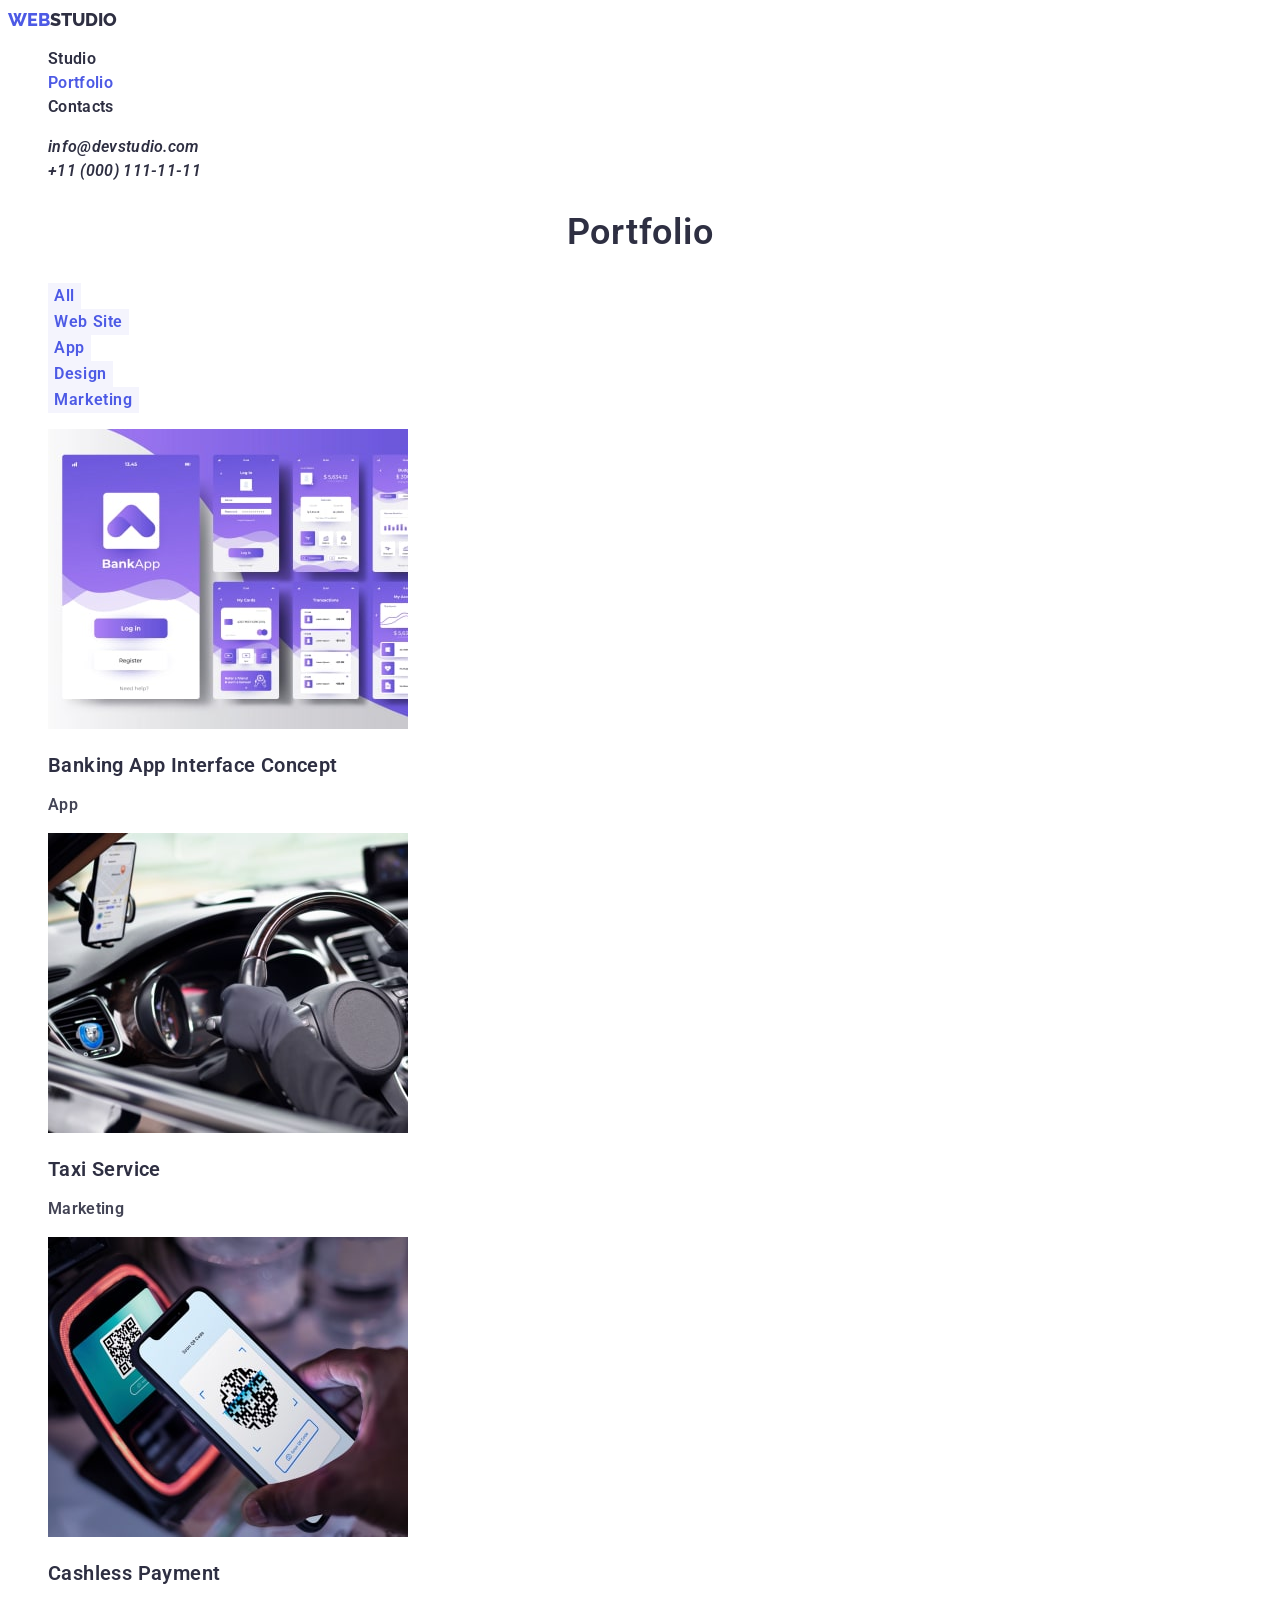
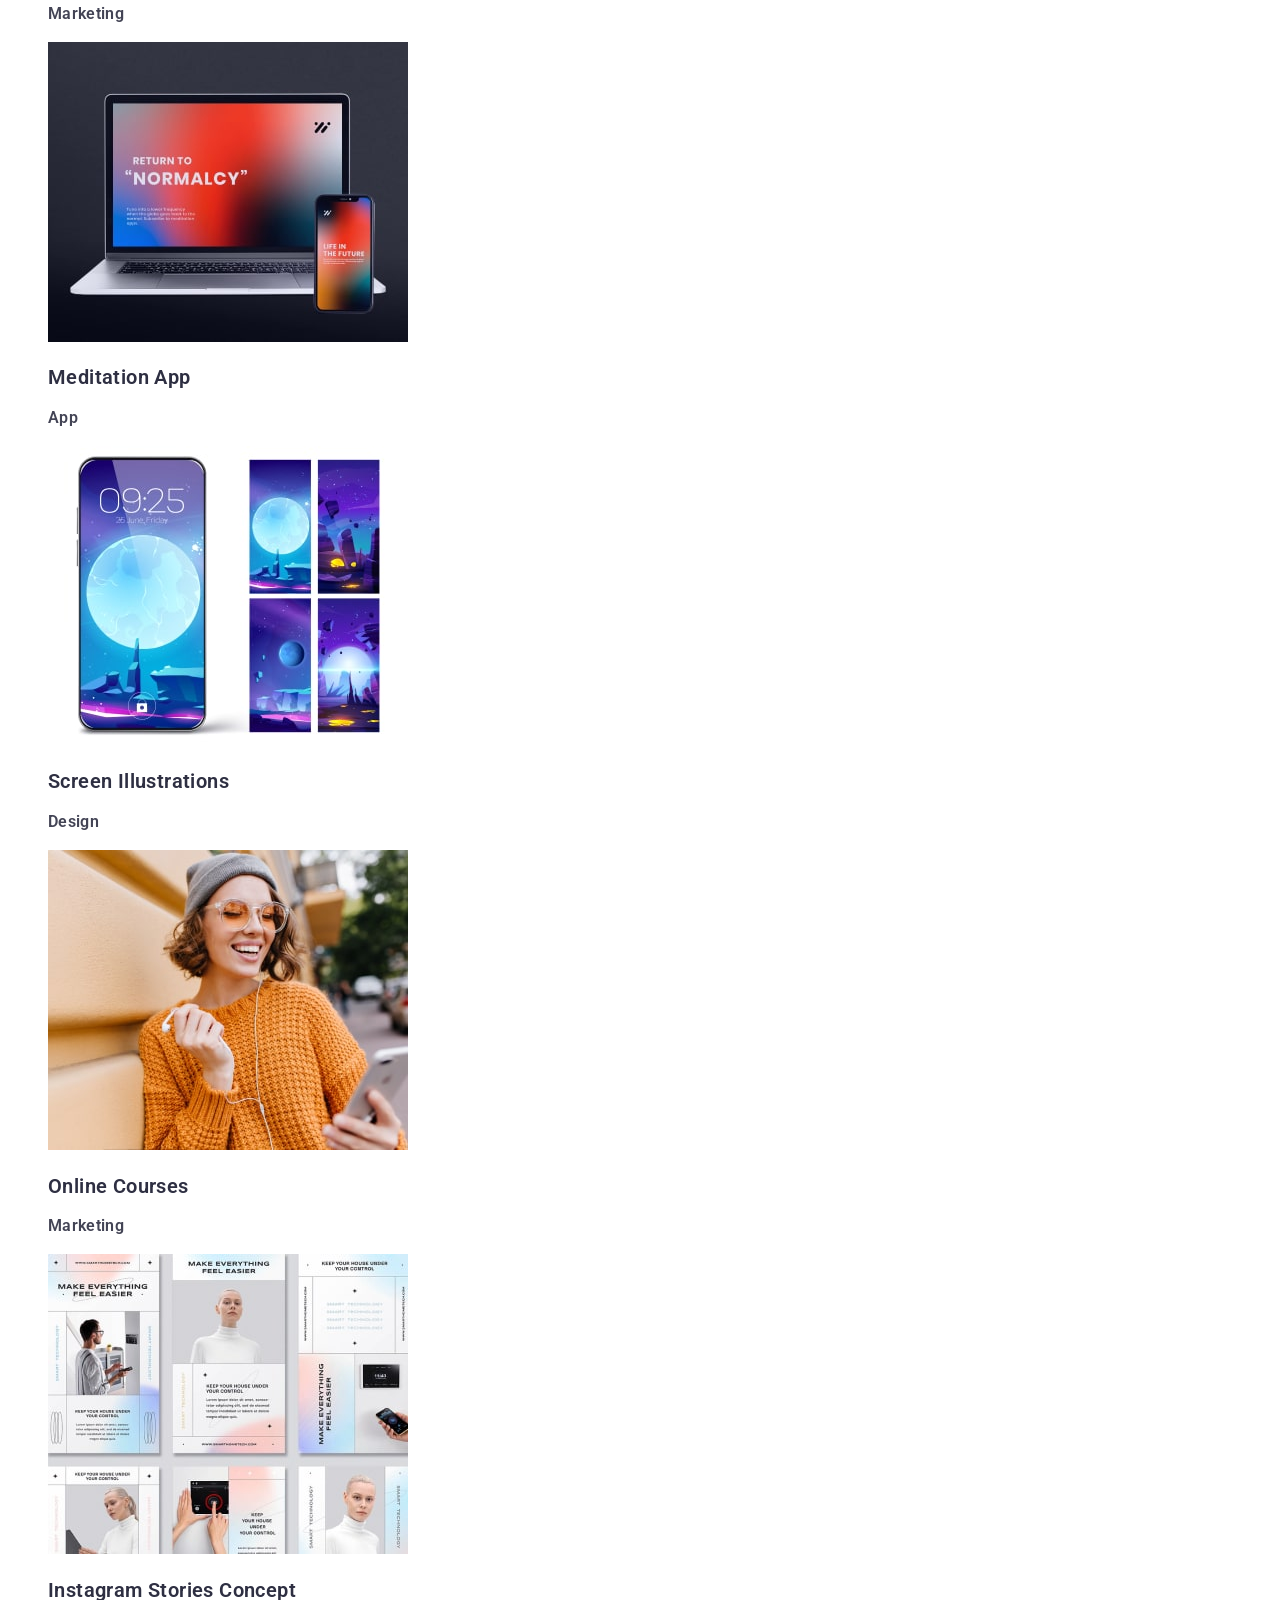
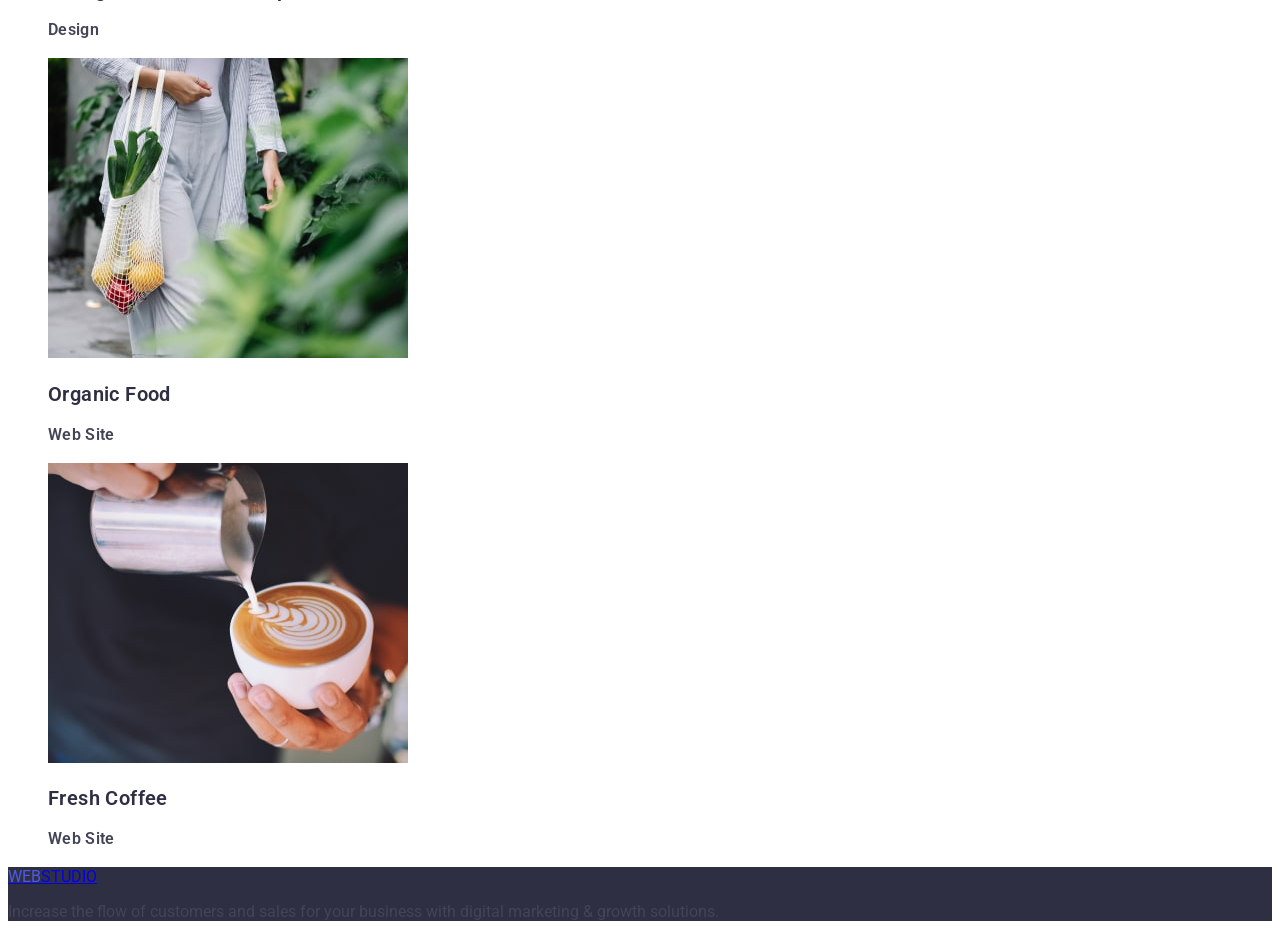
==== portfolio.html @ ccdb3881 "Update portfolio.html update range" ====
<!DOCTYPE html>
<html lang="en">
  <head>
    <meta charset="UTF-8" />
    <meta http-equiv="X-UA-Compatible" content="IE=edge" />
    <meta name="viewport" content="width=device-width, initial-scale=1.0" />
    <title>Webstudio</title>
    <link rel="preconnect" href="https://fonts.googleapis.com" />
    <link rel="preconnect" href="https://fonts.gstatic.com" crossorigin />
    <link
      href="https://fonts.googleapis.com/css2?family=Raleway:wght@800&family=Roboto:wght@400;500;700;900&display=swap"
      rel="stylesheet"
    />
    <link rel="stylesheet" href="./css/styles.css" />
  </head>
  <body>
    <header>
      <!--site nav-->
      <nav>
            <a class="header-logo" href="./index.html">
              <span class="web">WEB</span><span class="studio">Studio</span>
            </a>
        <ul class="list">
          <li>
            <a class="link" href="./index.html">Studio</a>
          </li>
          <li>
            <a class="link current" href="./portfolio.html">Portfolio</a>
          </li>
          <li>
            <a class="link" href="">Contacts</a>
          </li>
        </ul>
      </nav>
       <!--Contacts-->
      <address>
        <ul class="site-auth list">
          <li>
            <a href="mailto:info@devstudio.com" class="letter link"
              >info@devstudio.com</a
            >
          </li>
          <li><a href="tel:+110001111111" class="link">+11 (000) 111-11-11</a></li>
        </ul>
      </address>
    </header>
    <main>
       <!--Main-->
      <section class="portfolio">
        <h1  class="portfolio-title">Portfolio</h1>

        <!--Buttons-->
        <ul class="list">
          <li>
            <button class="button filter-btn" type="button">All</button>
          </li>
          <li>
            <button class="button filter-btn" type="button">Web Site</button>
          </li>
          <li>
            <button class="button filter-btn" type="button">App</button>
          </li>
          <li>
            <button class="button filter-btn" type="button">Design</button>
          </li>
          <li>
            <button class="button filter-btn" type="button" >Marketing</button>
          </li>
        </ul>

        <!--Projects-->

        <ul class="list project">
          <li>
            <a href="./images/portfolio-banking.jpg" class="letter link">
              <img
                src="./images/portfolio-banking.jpg"
                alt="banking interface"
                width="360"
              />
              <h2 class="title">Banking App Interface Concept</h2>
              <p class="text">App</p>
            </a>
          </li>
          <li>
            <a href="./images/portfolio-taxi-service.jpg" class="letter link">
              <img src="./images/portfolio-taxi-service.jpg" alt="phone in hand" width="360" />
              <h2 class="title">Taxi Service</h2>
              <p class="text">Marketing</p>
            </a>
          </li>
          <li>
            <a href="./images/portfolio-app-pay.jpg" class="letter link">
              <img
                src="./images/portfolio-app-pay.jpg"
                alt="car steering wheel"
                width="360"
              />
              <h2 class="title">Cashless Payment</h2>
              <p class="text">Marketing</p>
            </a>
          </li>
          <li>
            <a href="./images/portfolio-meditation-app.jpg" class="letter link">
              <img
                src="./images/portfolio-meditation-app.jpg"
                alt="Instagram page design"
                width="360"
              />
              <h2 class="title">Meditation App</h2>
              <p class="text">App</p>
            </a>
          </li>
          <li>
            <a href="./images/portfolio-screen.jpg" class="letter link">
              <img src="./images/portfolio-screen.jpg" alt="phone screen" width="360" />
              <h2 class="title">Screen Illustrations</h2>
              <p class="text">Design</p>
            </a>
          </li>
          <li>
            <a href="./images/portfolio-online-courses.jpg" class="letter link">
              <img
                src="./images/portfolio-online-courses.jpg"
                alt="a woman with a bag of
              vegetables"
                width="360"
              />
              <h2 class="title">Online Courses</h2>
              <p class="text">Marketing</p>
            </a>
          </li>
          <li>
            <a href="./images/portfolio-concept.jpg" class="letter link">
              <img
                src="./images/portfolio-concept.jpg"
                alt="notebook and phone"
                width="360"
              />
              <h2 class="title">Instagram Stories Concept</h2>
              <p class="text">Design</p>
            </a>
          </li>
          <li>
            <a href="./images/portfolio-organic-food.jpg" class="letter link">
              <img src="./images/portfolio-organic-food.jpg" alt="the girl smiles" width="360" />
              <h2 class="title">Organic Food</h2>
              <p class="text">Web Site</p>
            </a>
          </li>
          <li>
            <a href="./images/portfolio-coffee-website.jpg" class="letter link">
              <img src="./images/portfolio-coffee-website.jpg" alt="Cup of coffee" width="360" />
              <h2 class="title">Fresh Coffee</h2>
              <p class="text">Web Site</p>
            </a>
          </li>
        </ul>
      </section>
    </main>
     <!--Footer-->
    <footer class="footer">
      <a href="./index.html"
        ><span class="web">WEB</span><span class="studio">STUDIO</span>
      </a>
      <p class="footer-text">
        Increase the flow of customers and sales for your business with digital
        marketing & growth solutions.
      </p>
    </footer>
  </body>
</html>
---- css/styles.css ----
/*Основные цвета*/
 :root {
     --text: #434455;
     --dark: #2E2F42;
     --primary-brand: #4D5AE5;
     --white: #FFFFFF;
     --light: #F4F4FD;
     --accent: #E7E9FC;
     --pressed-state: #404BBF;
     --success: #31D0AA;
 }

 body {
     color: var(--text);
     background-color: var(--white);
  
     font-family: roboto, sans-serif;
 }

 .list {
     list-style: none;
 }

 /*Студія*/

 /*Logo*/

 .header-logo {
     font-family: raleway, sans-serif;
     font-weight: 800;
     font-size: 18px;
     line-height: 1.3;

     text-decoration: none;
     text-transform: uppercase;
 }

 .footer-logo {
     font-family: raleway, sans-serif;
     font-weight: 800;
     font-size: 18px;
     line-height: 1.16;

     text-decoration: none;
     text-transform: uppercase;
 }

 .web {
     color: var(--primary-brand)
 }

 .header-logo .studio {
     color: var(--dark);
 }

 .footer-logo .studio {
     color: var(--light);
 }

 /*Site nav*/

 .link {
     color: var(--dark);

     font-weight: 600;
     font-size: 16px;
     line-height: 1.5;

     letter-spacing: 0.02em;
 }

 .link:hover {
     color: var(--primary-brand);
 }

 .link:focus {
     color: var(--primary-brand);
 }

 .link.current {
     color: var(--primary-brand);
 }

 /*Contacts*/

 .contact-link {
     color: var(--text);

     font-size: 16px;
     line-height: 1.5;

     letter-spacing: 0.02em;
 }

 .contact-link:hover {
     color: var(--primary-brand);
 }

 .contact-link:focus {
     color: var(--primary-brand);
 }

 .link,
 .contact-link {
     text-decoration: none;
 }

 /*Adress*/

 .adress {
     font-style: normal;
 }

 /*Hero*/
 .hero {
     background-color: var(--dark);
 }

 .hero-title {
     color: var(--white);
     font-weight: 600;
     font-size: 56px;
     line-height: 1.07;
     letter-spacing: 0.02em;

     text-align: center;
     text-transform: uppercase;

 }

 .hero-btn {
     cursor: pointer;

     color: var(--white);
     background-color: var(--primary-brand);

     font-family: inherit;
     font-weight: 600;
     font-size: 16px;
     line-height: 1.19;
     letter-spacing: 0.04em;

     border: transparent;
     font-family: inherit;
 }


 .features-title,
 .work-title,
 .team-title,
 .portfolio-title {
     color: var(--dark);

     font-weight: 600;
     font-size: 36px;
     line-height: 1.11;
     text-align: center;
     letter-spacing: 0.02em;
 }

 .title {
     color: var(--dark);

     font-weight: 600;
     font-size: 20px;
     line-height: 1.2;
     letter-spacing: 0.02em;
 }

 .text {
     color: var(--text);

     font-size: 16px;
     line-height: 1.5;
     letter-spacing: 0.02em;
 }

 .team {
     background-color: var(--light);
 }

 /*Footer*/

 .footer {
     background-color: var(--dark);
 }

 .text.footer-text {
     color: var(--accent);
 }

 /*Портфоліо*/

 .filter-btn {
     cursor: pointer;

     color: var(--primary-brand);
     background-color: var(--light);

     font-family: inherit;
     font-weight: 600;
     font-size: 16px;
     line-height: 1.5;
     letter-spacing: 0.04em;

     border: transparent;
 }

 .filter-btn:hover {
     background-color: var(--pressed-state);
     color: var(--white);
 }

 .filter-btn:focus {
     background-color: var(--pressed-state);
     color: var(--white);
 }

 .link.current {
     color: var(--primary-brand);
 }
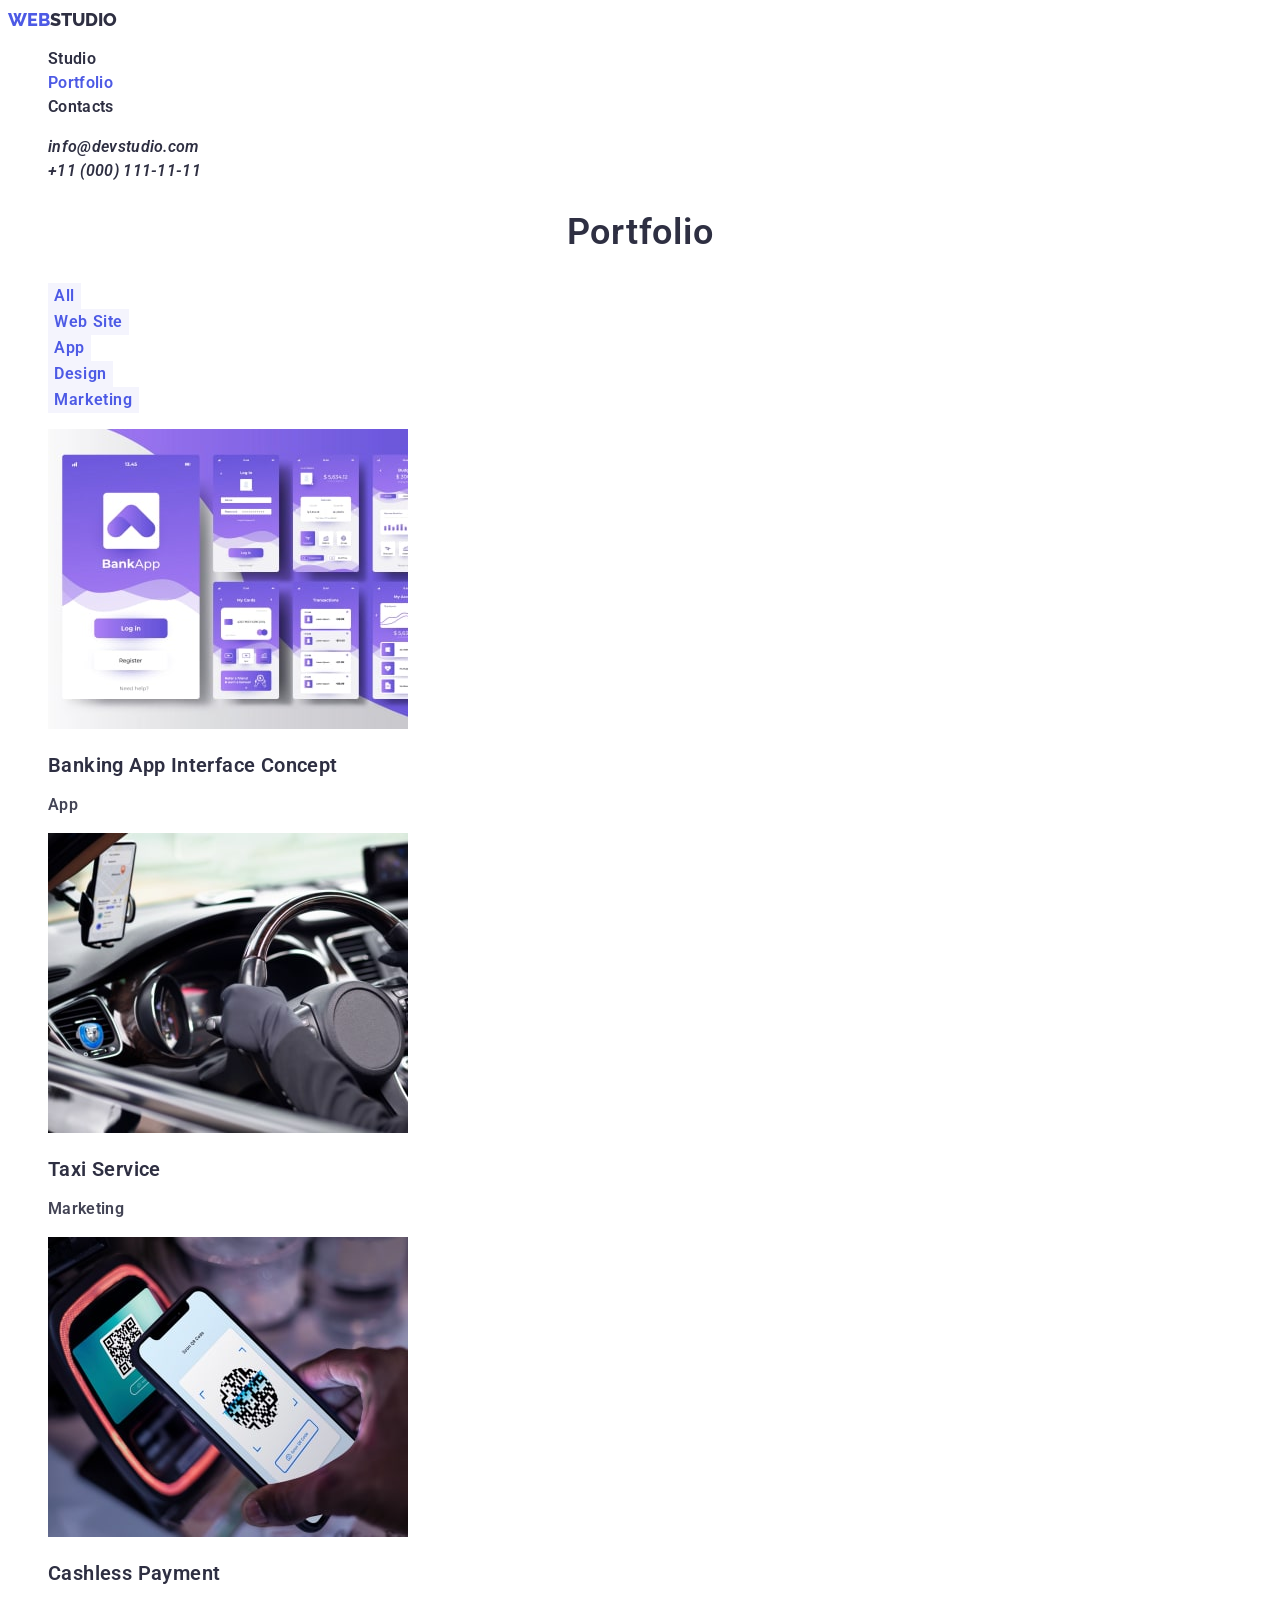
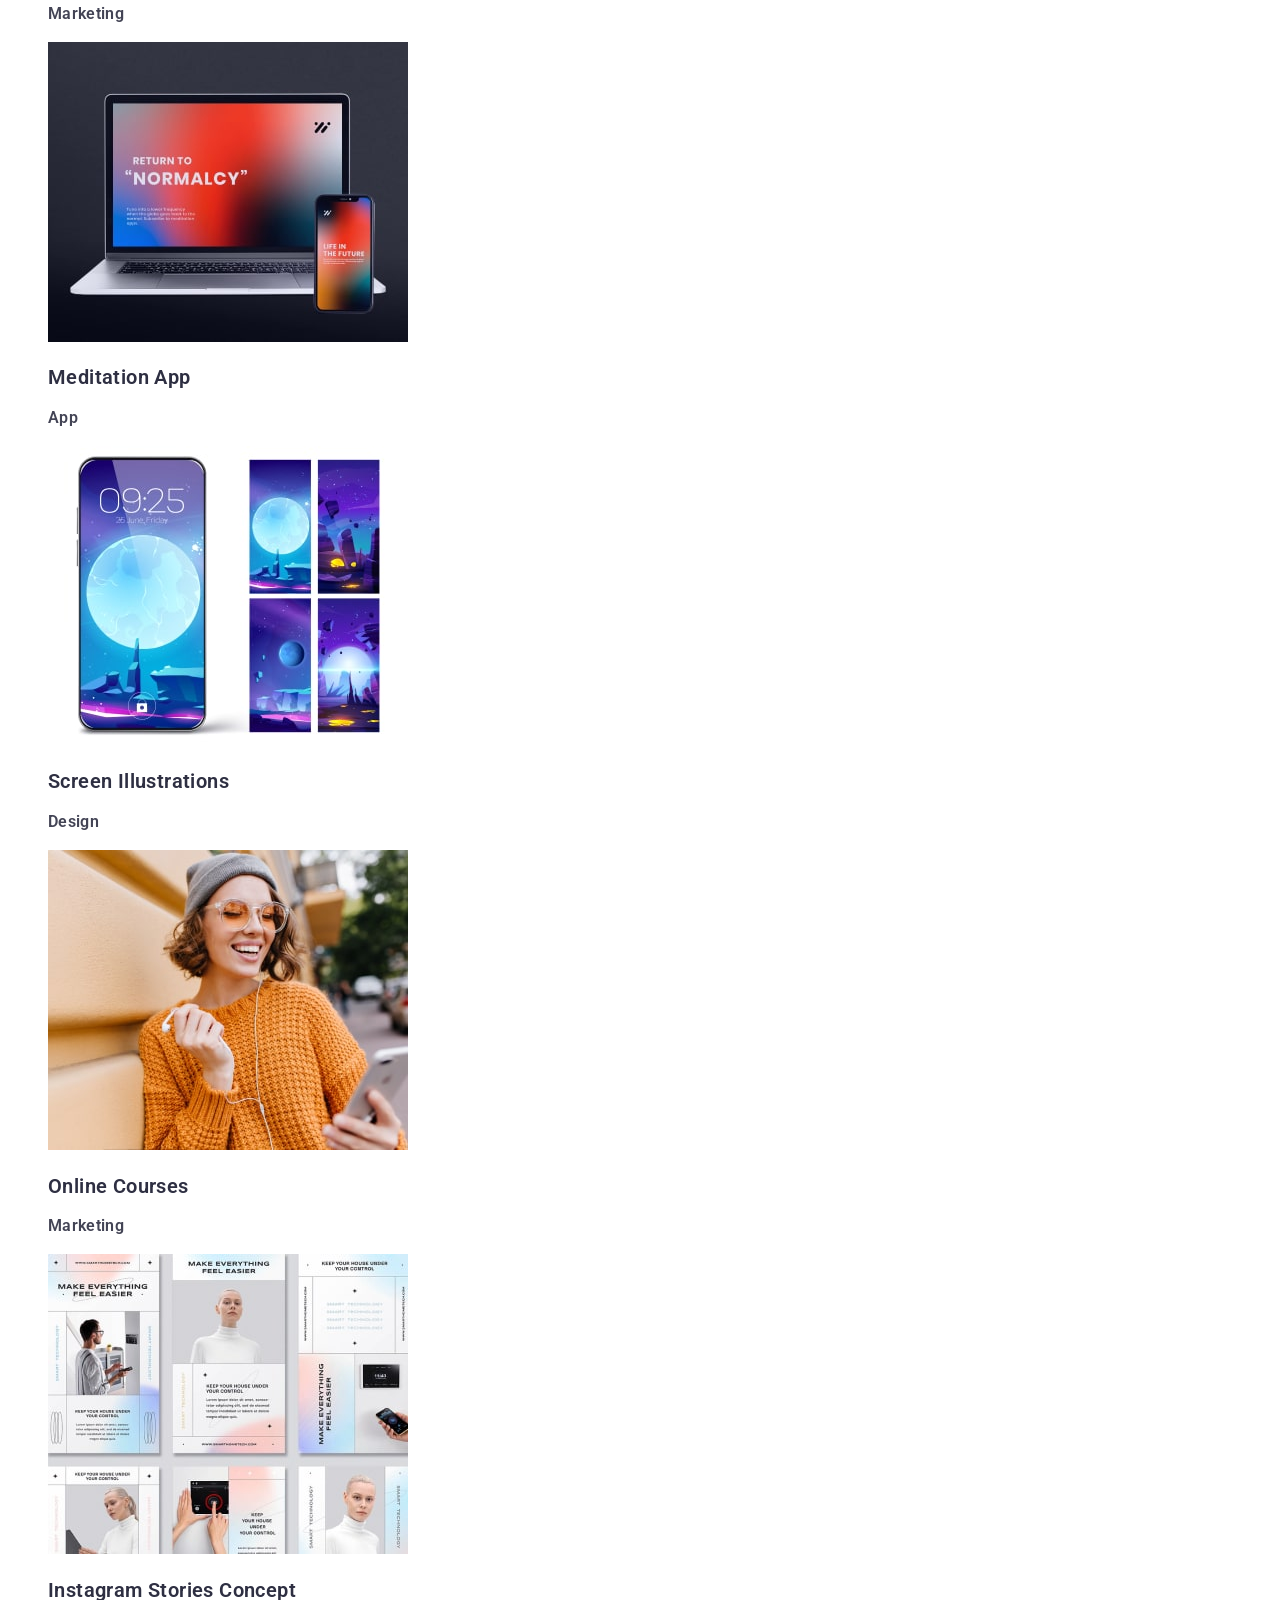
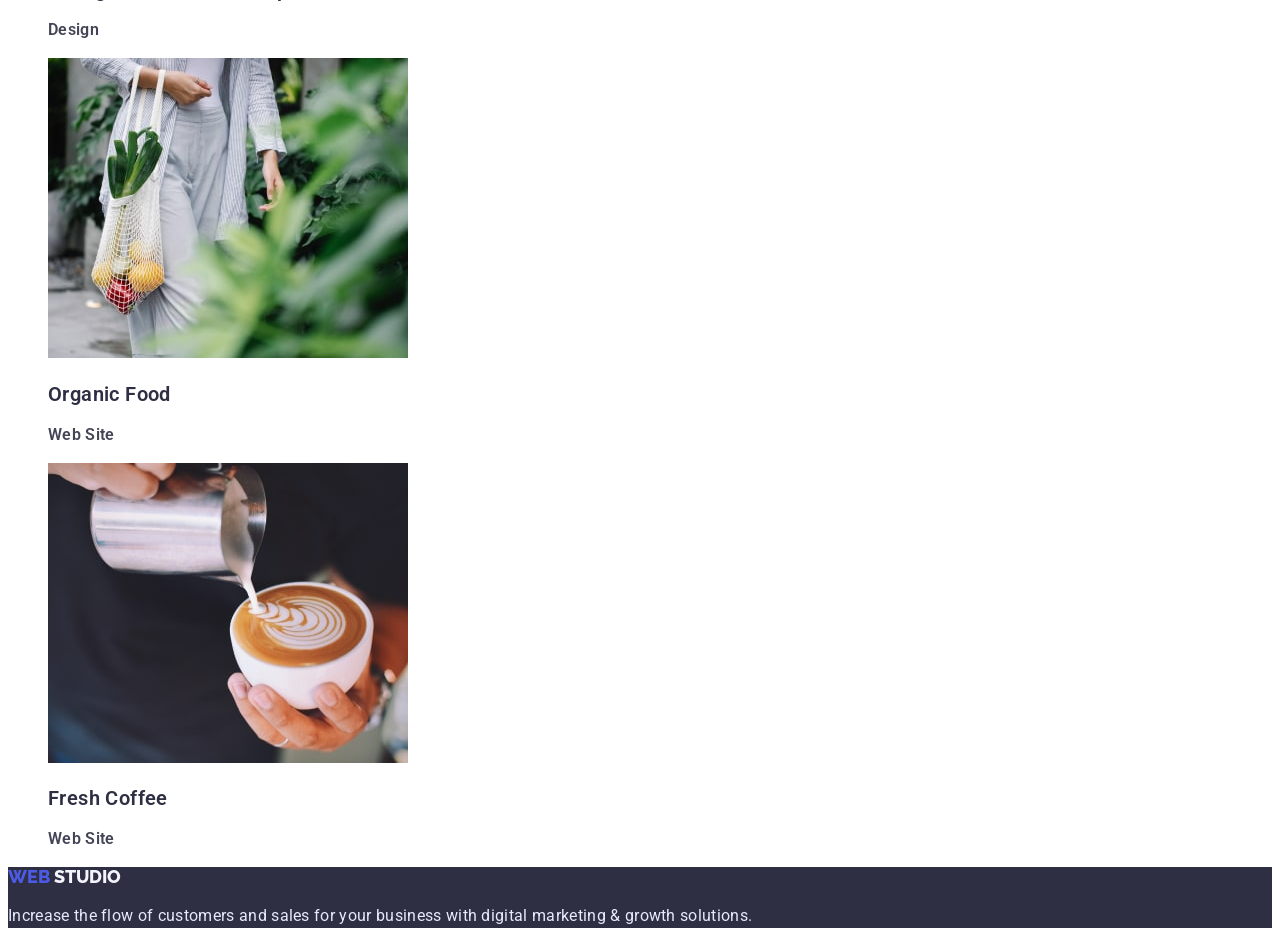
==== commit c0b18c4c: "Update portfolio.html footer ups" ====
--- a/portfolio.html
+++ b/portfolio.html
@@ -160,10 +160,10 @@
     </main>
      <!--Footer-->
     <footer class="footer">
-      <a href="./index.html"
-        ><span class="web">WEB</span><span class="studio">STUDIO</span>
+      <footer class="footer">
+      <a class="footer-logo" href="./index.html"> <span class="web" >Web</span> <span class="studio" >Studio</span> 
       </a>
-      <p class="footer-text">
+      <p class="text footer-text">
         Increase the flow of customers and sales for your business with digital
         marketing & growth solutions.
       </p>
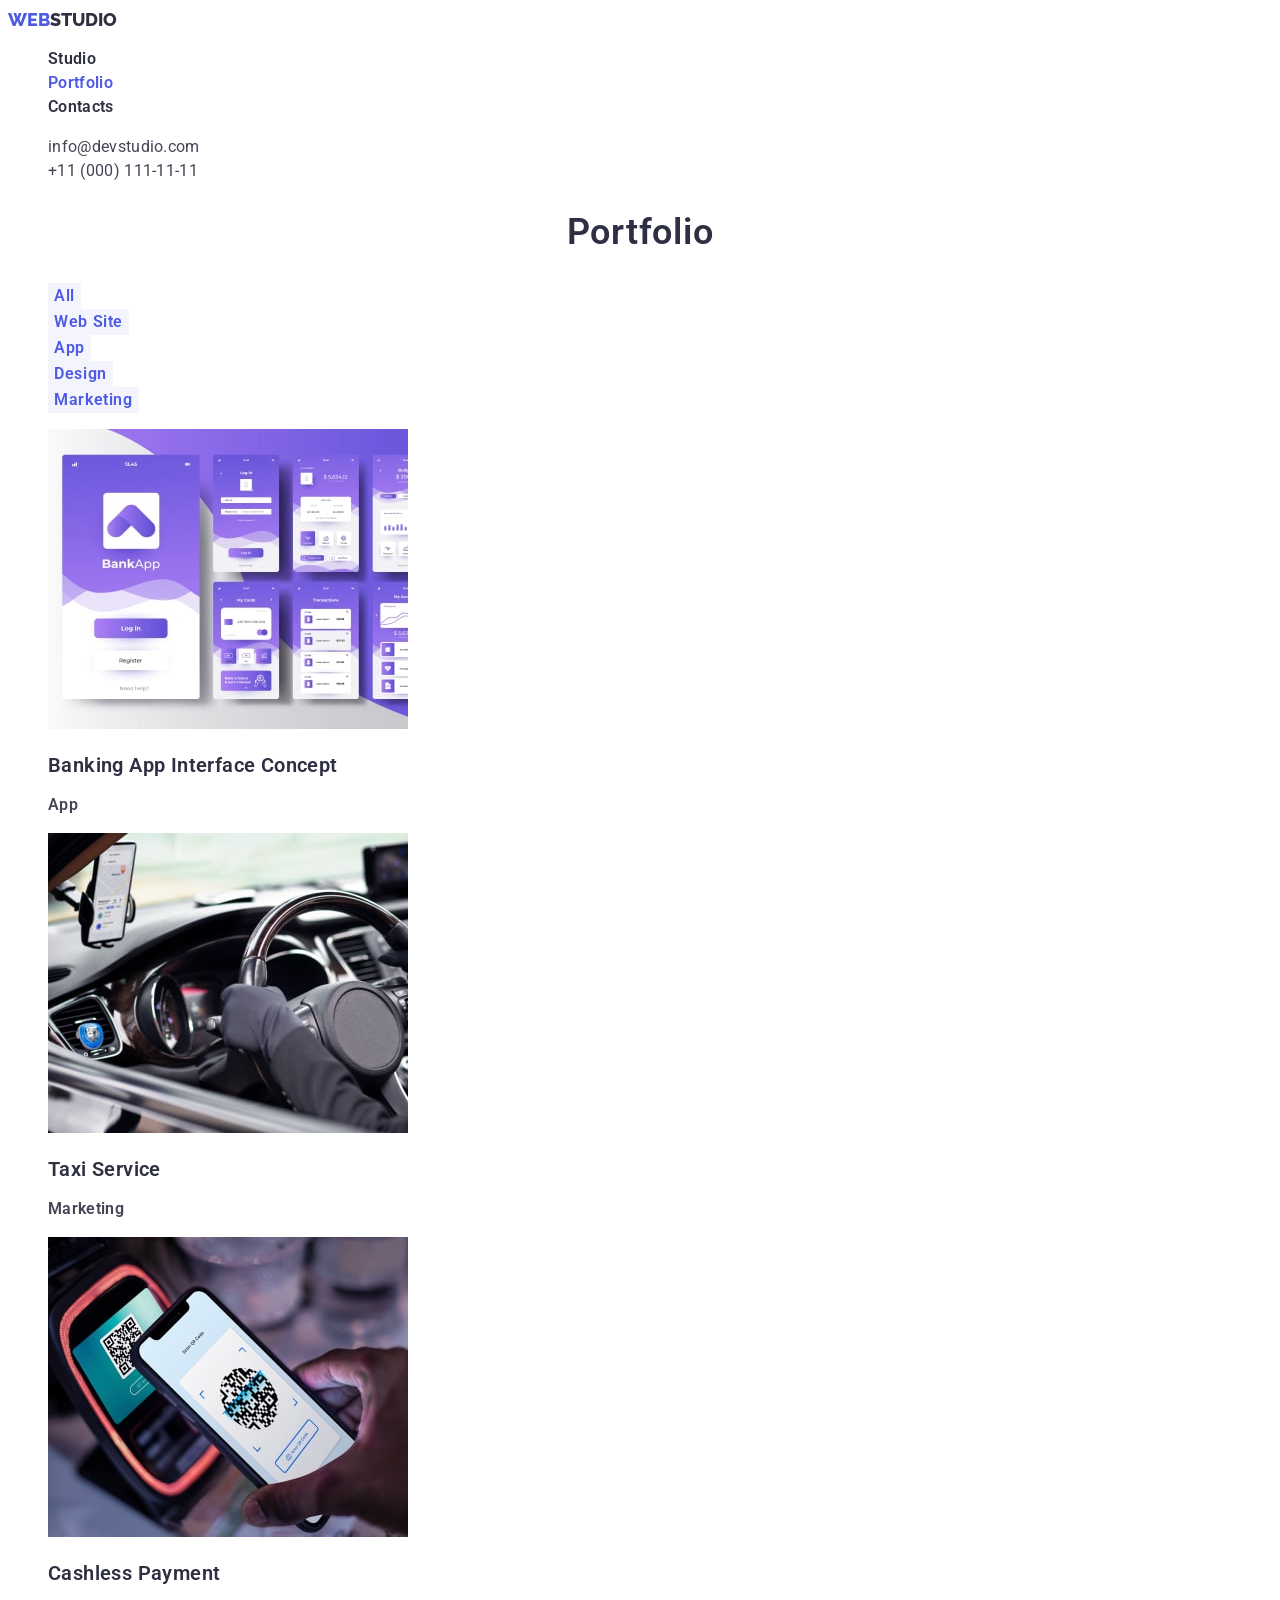
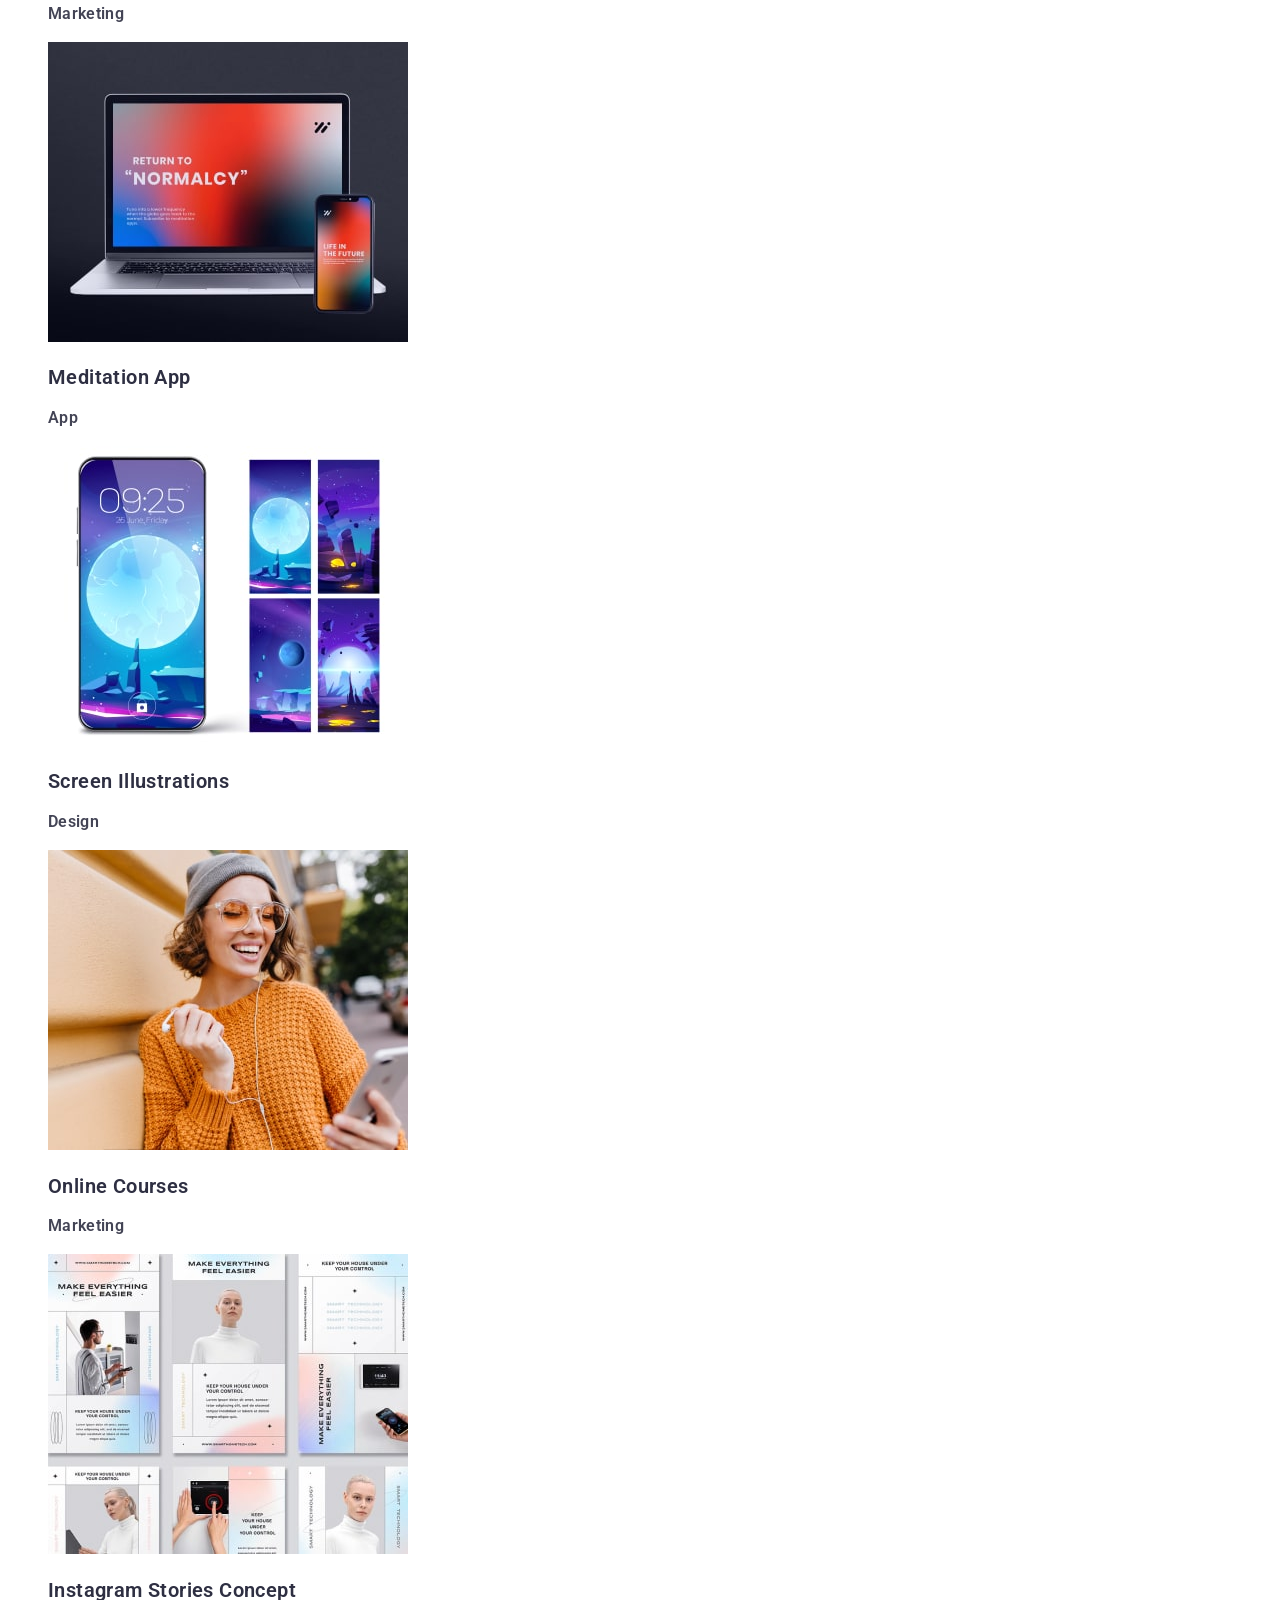
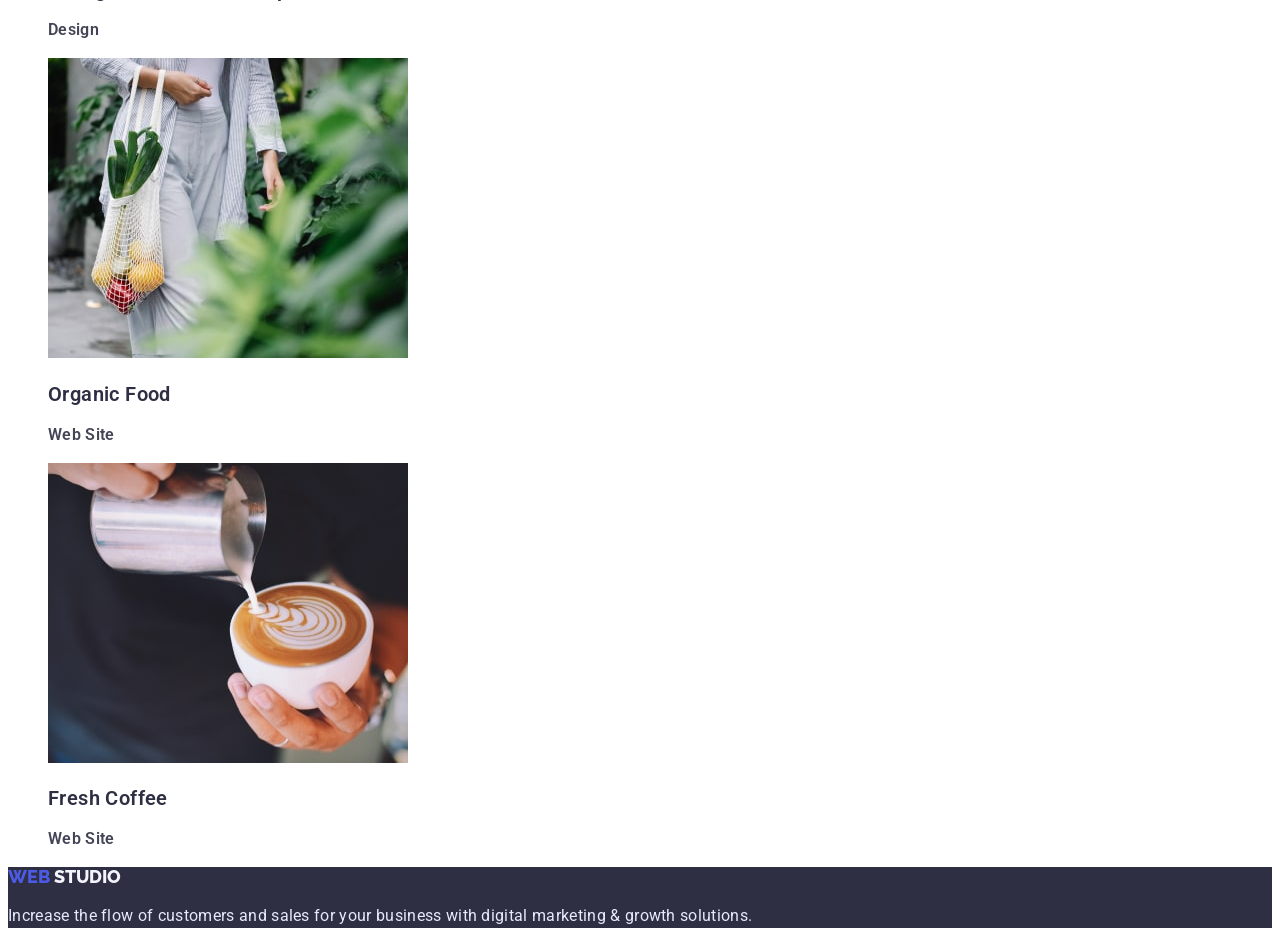
==== commit f56fd876: "Update portfolio.html ups adress" ====
--- a/portfolio.html
+++ b/portfolio.html
@@ -33,16 +33,15 @@
         </ul>
       </nav>
        <!--Contacts-->
-      <address>
-        <ul class="site-auth list">
+      <ul class="list contacts">
           <li>
-            <a href="mailto:info@devstudio.com" class="letter link"
-              >info@devstudio.com</a
-            >
+            <a class="contact-link" href="mailto:info@devstudio.com">info@devstudio.com</a>
           </li>
-          <li><a href="tel:+110001111111" class="link">+11 (000) 111-11-11</a></li>
+          <li>
+            <a class="contact-link" href="tel:+110001111111">+11 (000) 111-11-11</a>
+          </li>
         </ul>
-      </address>
+      </address> 
     </header>
     <main>
        <!--Main-->
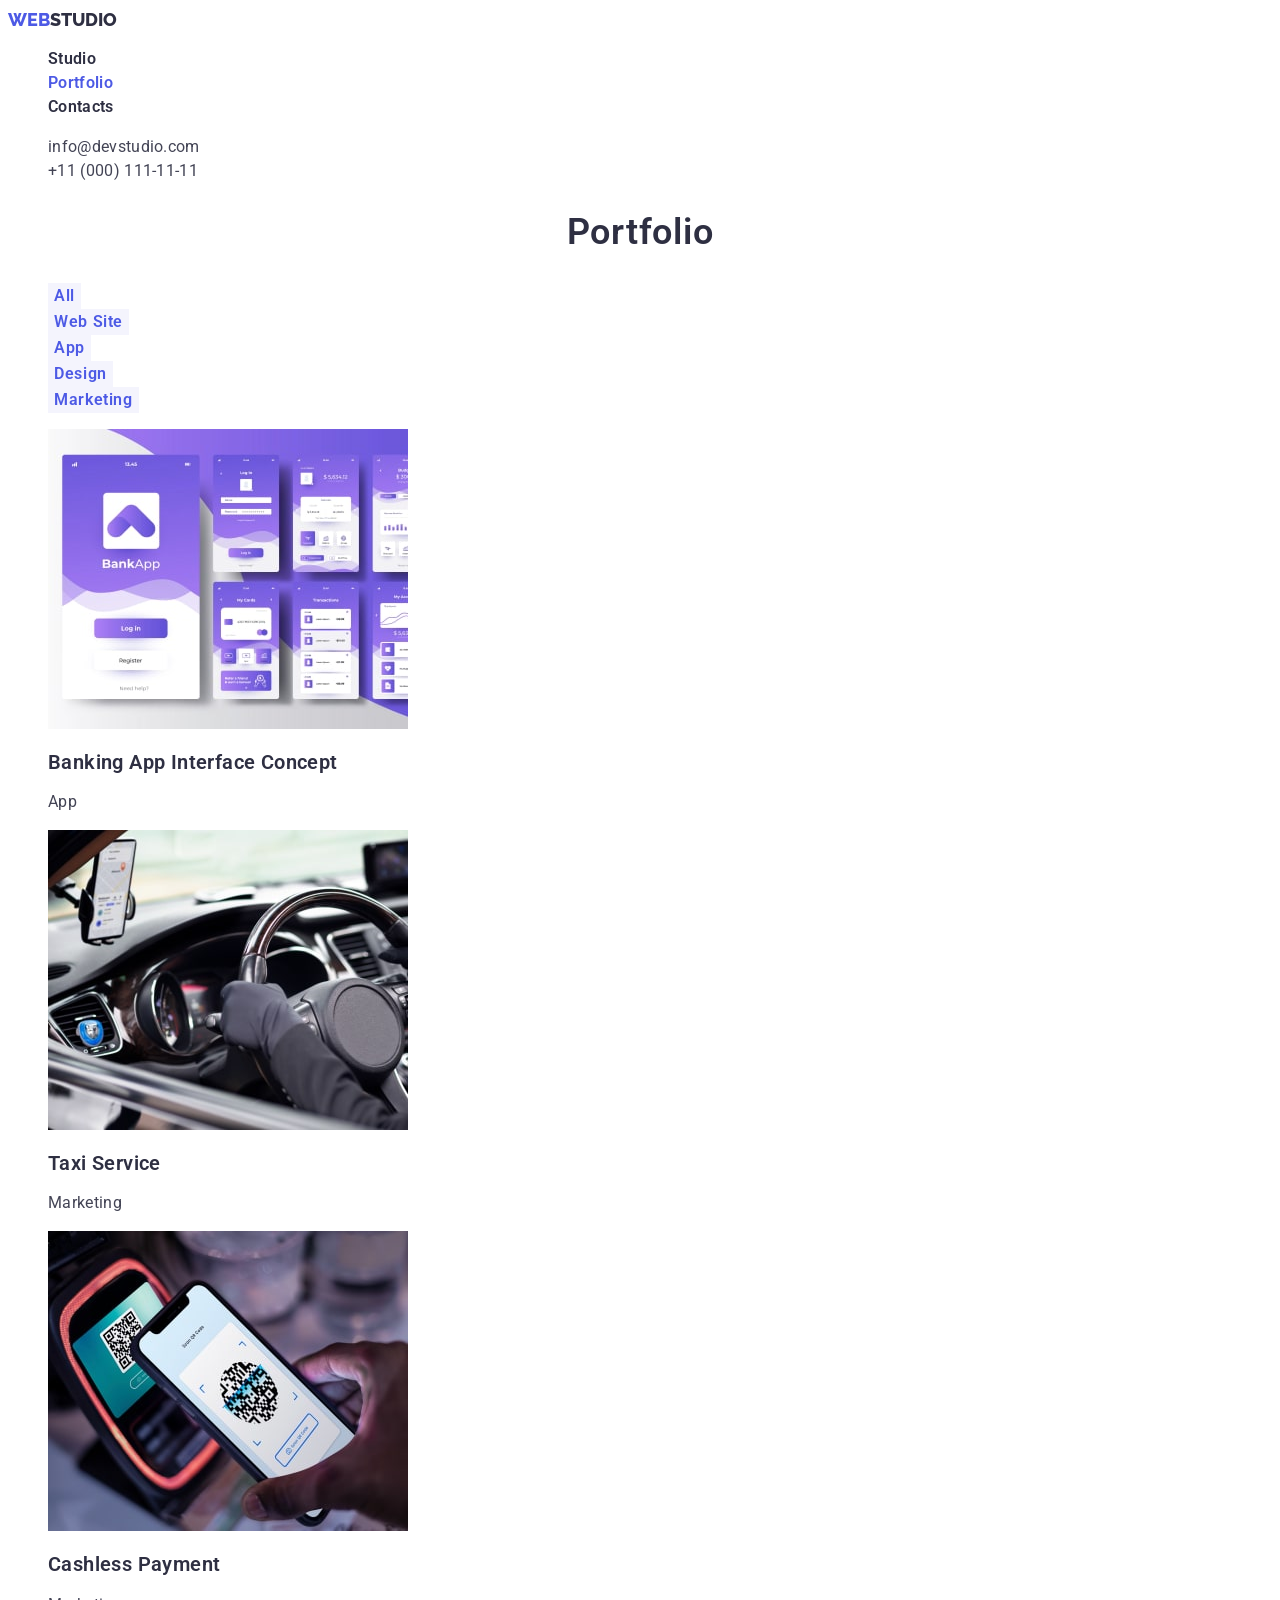
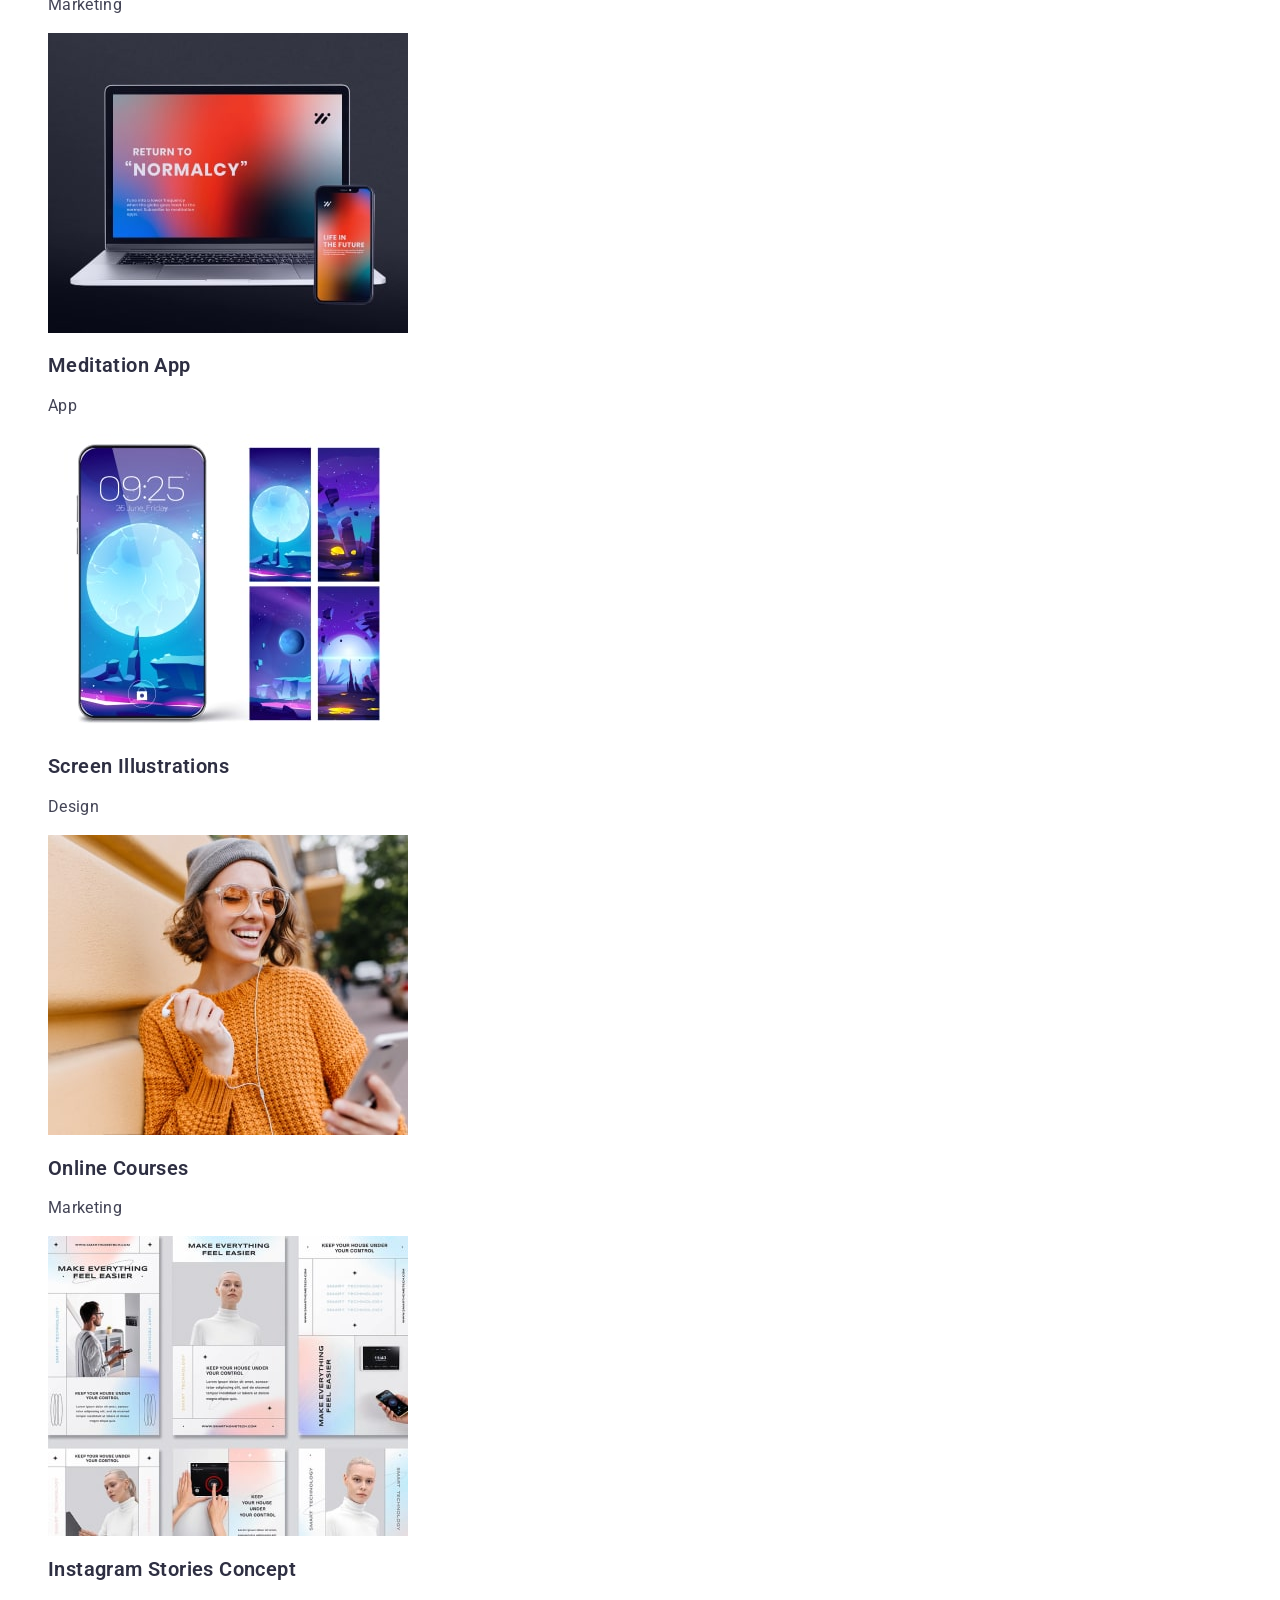
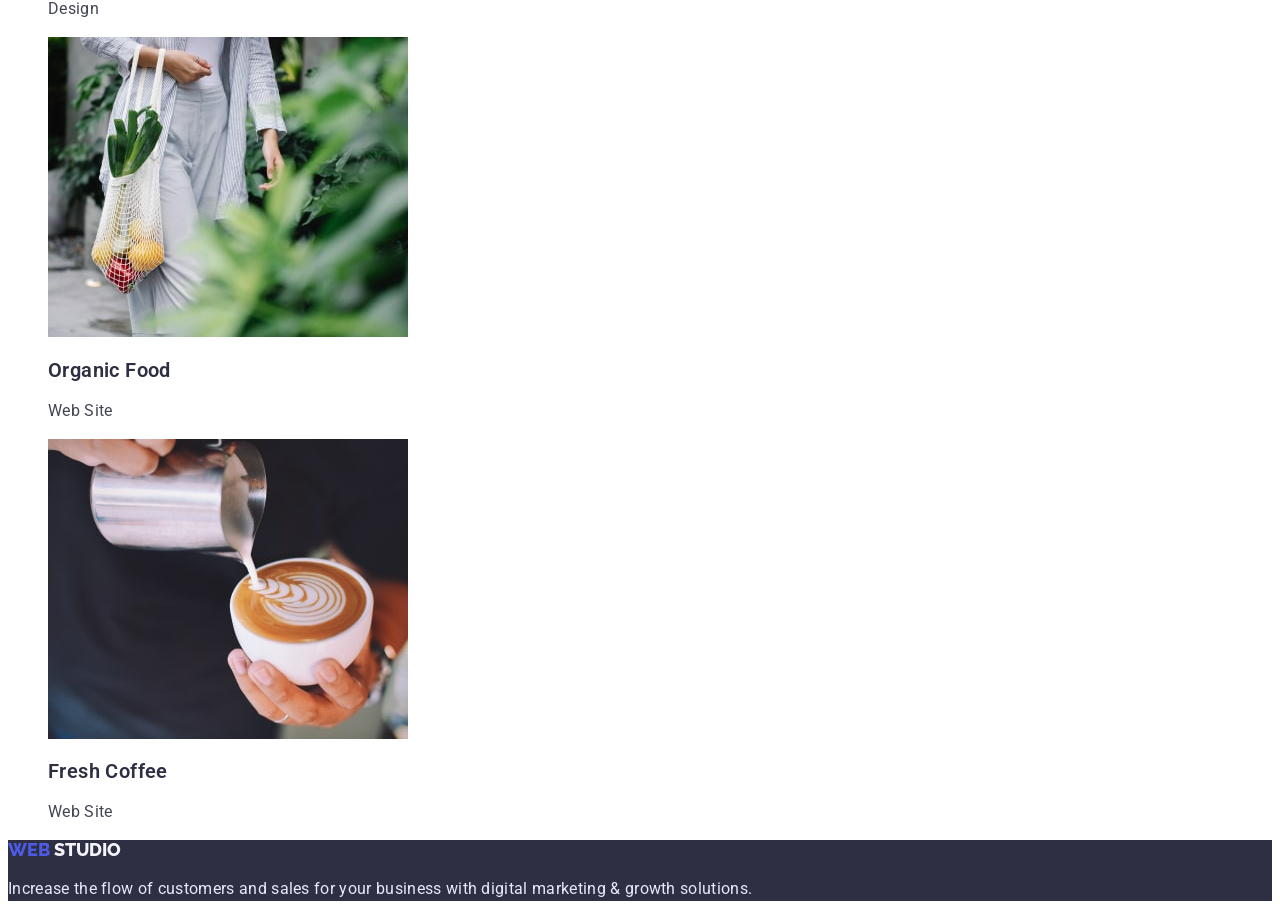
==== commit 33851353: "Update portfolio.html del bed link" ====
--- a/portfolio.html
+++ b/portfolio.html
@@ -71,96 +71,58 @@
 
         <ul class="list project">
           <li>
-            <a href="./images/portfolio-banking.jpg" class="letter link">
-              <img
-                src="./images/portfolio-banking.jpg"
-                alt="banking interface"
-                width="360"
-              />
+              <img src="./images/portfolio-banking.jpg" alt="banking interface" width="360">
               <h2 class="title">Banking App Interface Concept</h2>
               <p class="text">App</p>
-            </a>
           </li>
           <li>
-            <a href="./images/portfolio-taxi-service.jpg" class="letter link">
-              <img src="./images/portfolio-taxi-service.jpg" alt="phone in hand" width="360" />
+              <img src="./images/portfolio-taxi-service.jpg" alt="phone in hand" width="360">
               <h2 class="title">Taxi Service</h2>
               <p class="text">Marketing</p>
-            </a>
           </li>
           <li>
-            <a href="./images/portfolio-app-pay.jpg" class="letter link">
-              <img
-                src="./images/portfolio-app-pay.jpg"
-                alt="car steering wheel"
-                width="360"
-              />
+              <img src="./images/portfolio-app-pay.jpg" alt="car steering wheel" width="360">
               <h2 class="title">Cashless Payment</h2>
               <p class="text">Marketing</p>
-            </a>
           </li>
           <li>
-            <a href="./images/portfolio-meditation-app.jpg" class="letter link">
-              <img
-                src="./images/portfolio-meditation-app.jpg"
-                alt="Instagram page design"
-                width="360"
-              />
+              <img src="./images/portfolio-meditation-app.jpg" alt="Instagram page design" width="360">
               <h2 class="title">Meditation App</h2>
               <p class="text">App</p>
-            </a>
           </li>
           <li>
-            <a href="./images/portfolio-screen.jpg" class="letter link">
-              <img src="./images/portfolio-screen.jpg" alt="phone screen" width="360" />
+              <img src="./images/portfolio-screen.jpg" alt="phone screen" width="360">
               <h2 class="title">Screen Illustrations</h2>
               <p class="text">Design</p>
-            </a>
           </li>
           <li>
-            <a href="./images/portfolio-online-courses.jpg" class="letter link">
-              <img
-                src="./images/portfolio-online-courses.jpg"
-                alt="a woman with a bag of
-              vegetables"
-                width="360"
-              />
+              <img src="./images/portfolio-online-courses.jpg" alt="a woman with a bag of vegetables" width="360">
               <h2 class="title">Online Courses</h2>
               <p class="text">Marketing</p>
-            </a>
           </li>
           <li>
-            <a href="./images/portfolio-concept.jpg" class="letter link">
-              <img
-                src="./images/portfolio-concept.jpg"
-                alt="notebook and phone"
-                width="360"
-              />
+              <img src="./images/portfolio-concept.jpg" alt="notebook and phone" width="360">
               <h2 class="title">Instagram Stories Concept</h2>
               <p class="text">Design</p>
-            </a>
           </li>
           <li>
-            <a href="./images/portfolio-organic-food.jpg" class="letter link">
-              <img src="./images/portfolio-organic-food.jpg" alt="the girl smiles" width="360" />
+              <img src="./images/portfolio-organic-food.jpg" alt="the girl smiles" width="360">
               <h2 class="title">Organic Food</h2>
               <p class="text">Web Site</p>
-            </a>
           </li>
           <li>
-            <a href="./images/portfolio-coffee-website.jpg" class="letter link">
-              <img src="./images/portfolio-coffee-website.jpg" alt="Cup of coffee" width="360" />
+              <img src="./images/portfolio-coffee-website.jpg" alt="Cup of coffee" width="360">
               <h2 class="title">Fresh Coffee</h2>
               <p class="text">Web Site</p>
-            </a>
           </li>
         </ul>
       </section>
     </main>
+  
      <!--Footer-->
     <footer class="footer">
       <footer class="footer">
-      <a class="footer-logo" href="./index.html"> <span class="web" >Web</span> <span class="studio" >Studio</span> 
+      <a class="footer-logo" href="./index.html"> <span class="web">Web</span> <span class="studio">Studio</span> 
       </a>
       <p class="text footer-text">
         Increase the flow of customers and sales for your business with digital
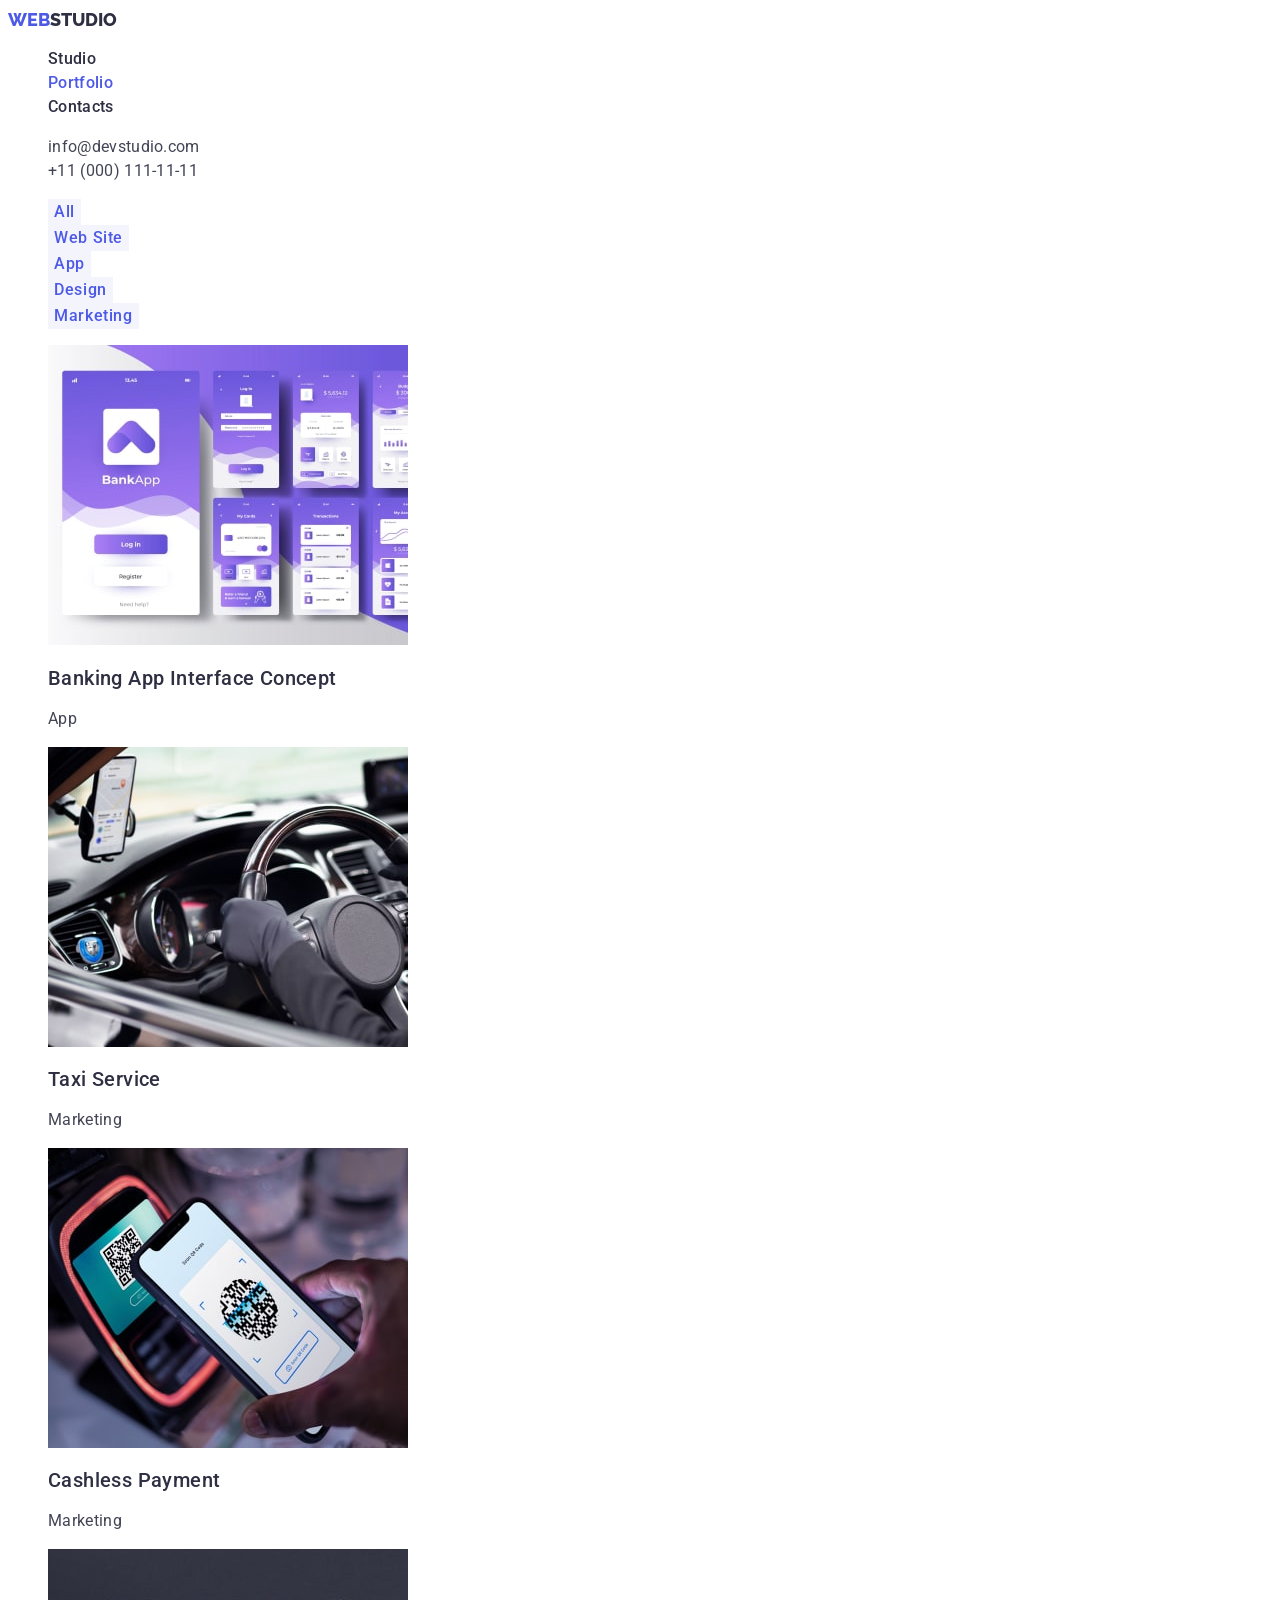
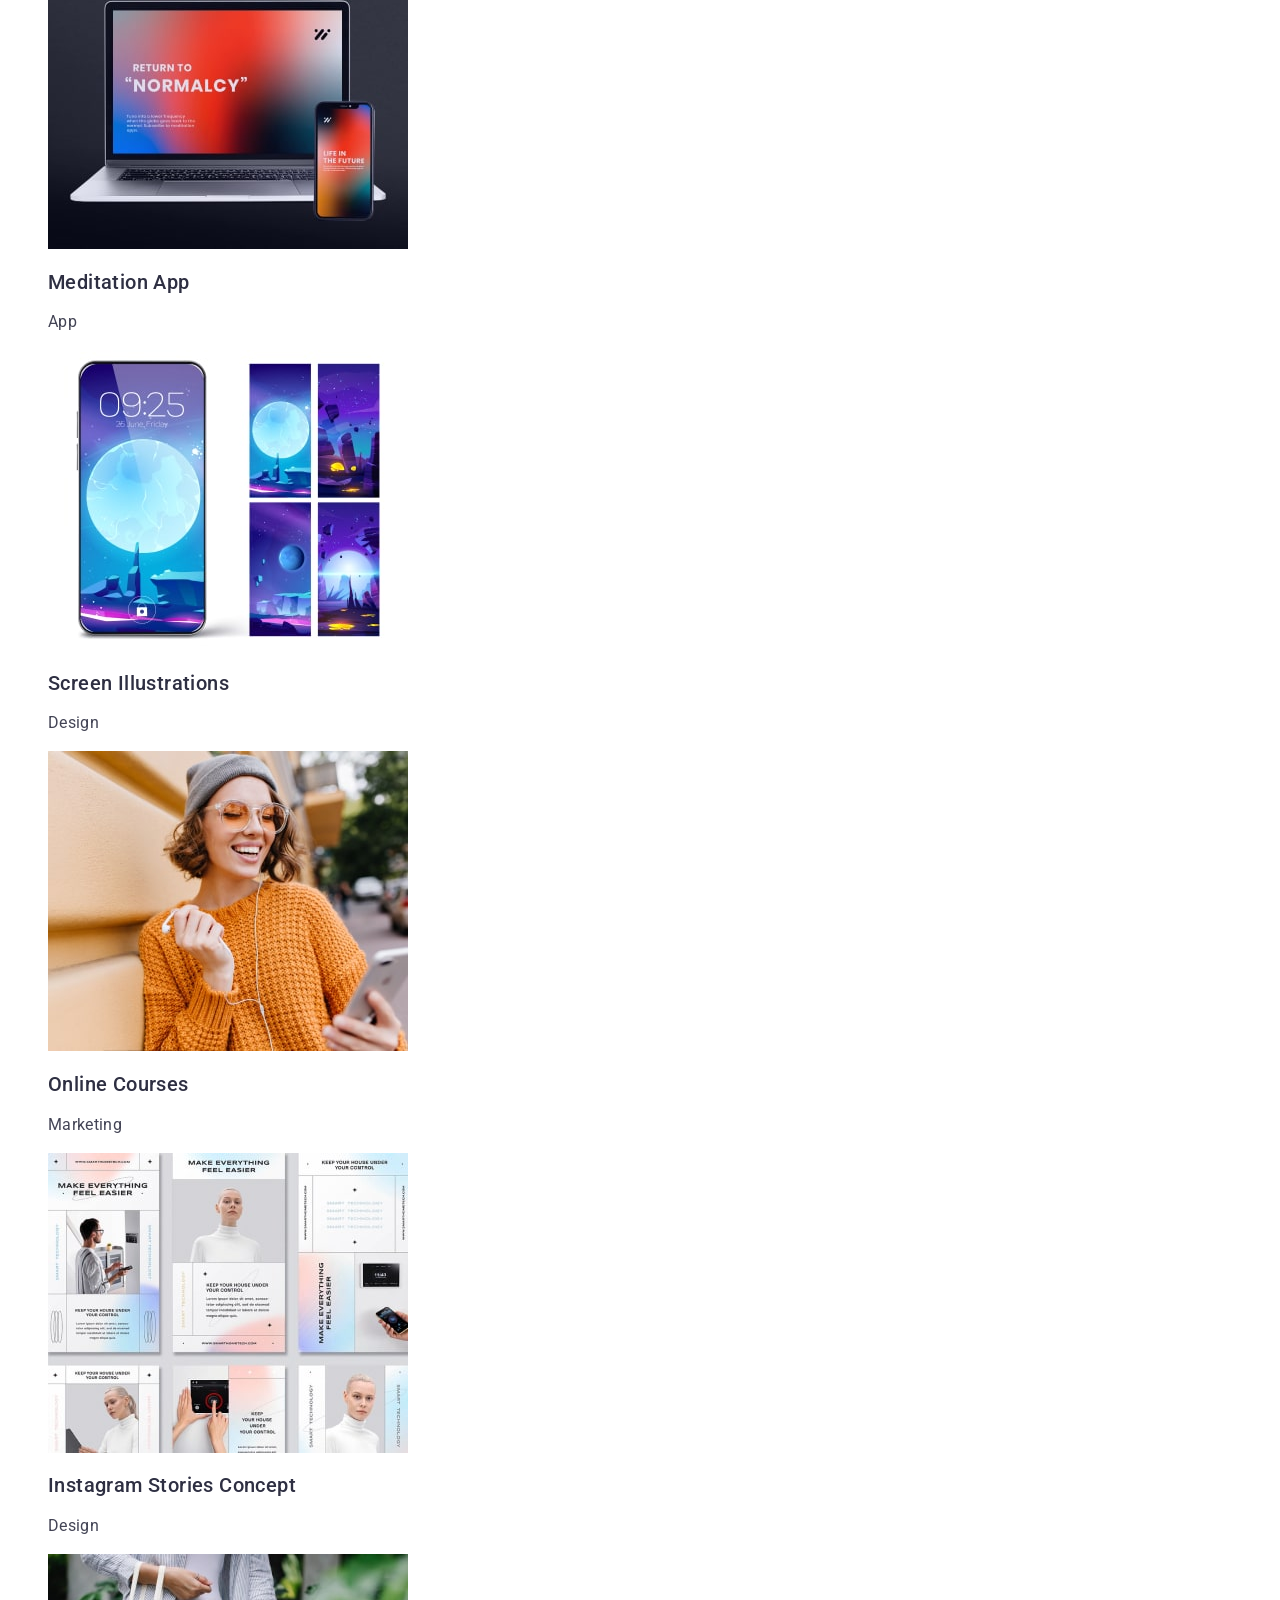
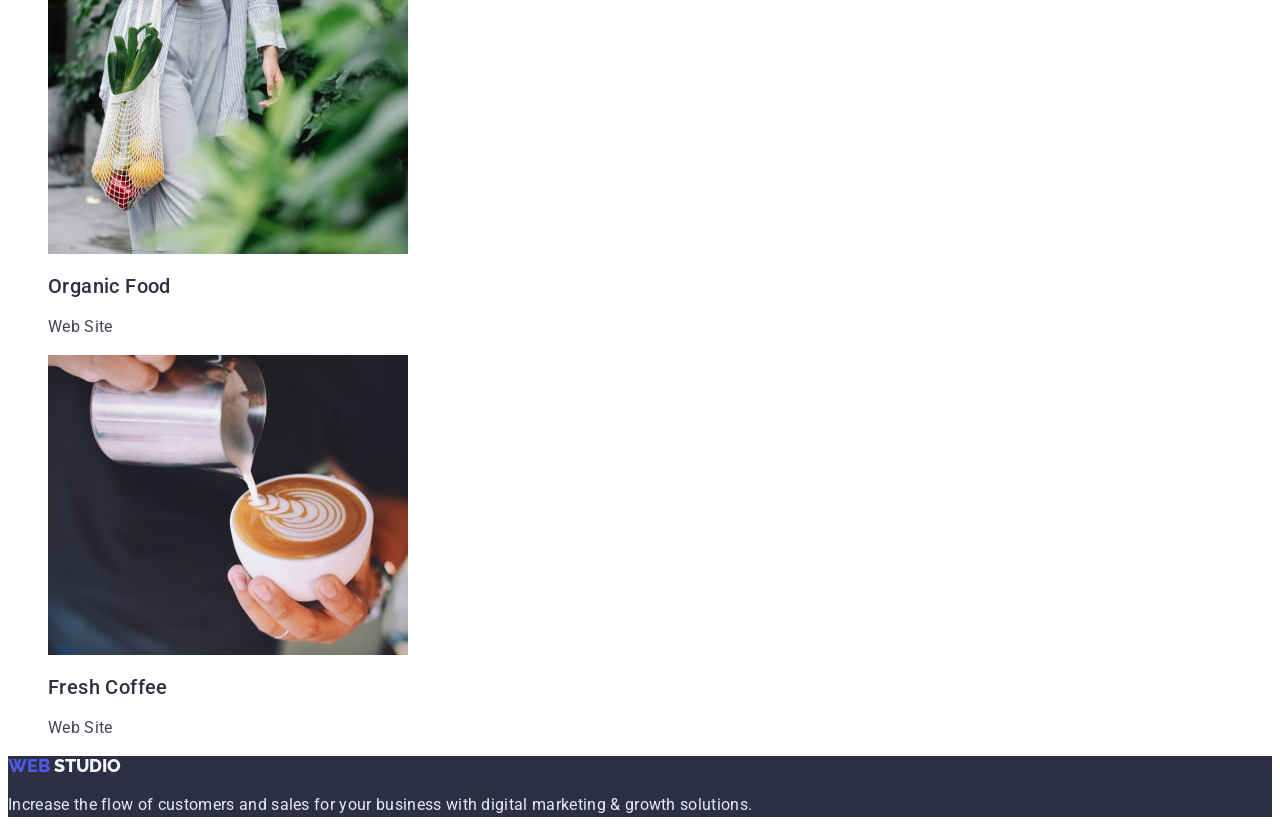
==== commit b37ab92d: "Update portfolio.html visually-hidden added" ====
--- a/portfolio.html
+++ b/portfolio.html
@@ -46,7 +46,7 @@
     <main>
        <!--Main-->
       <section class="portfolio">
-        <h1  class="portfolio-title">Portfolio</h1>
+        <h1  class="visually-hidden">Portfolio</h1>
 
         <!--Buttons-->
         <ul class="list">
--- a/css/styles.css
+++ b/css/styles.css
@@ -62,7 +62,7 @@
  .link {
      color: var(--dark);
 
-     font-weight: 600;
+     font-weight: 500;
      font-size: 16px;
      line-height: 1.5;
 
@@ -118,7 +118,7 @@
 
  .hero-title {
      color: var(--white);
-     font-weight: 600;
+     font-weight: 700;
      font-size: 56px;
      line-height: 1.07;
      letter-spacing: 0.02em;
@@ -135,7 +135,7 @@
      background-color: var(--primary-brand);
 
      font-family: inherit;
-     font-weight: 600;
+     font-weight: 500;
      font-size: 16px;
      line-height: 1.19;
      letter-spacing: 0.04em;
@@ -144,14 +144,25 @@
      font-family: inherit;
  }
 
-
- .features-title,
+.visually-hidden {
+    position: absolute;
+    white-space: nowrap;
+    width: 1px;
+    height: 1px;
+    overflow: hidden;
+    border: 0;
+    padding: 0;
+    clip: rect(0 0 0 0);
+    clip-path: inset(50%);
+    margin: -1px;
+}
+ 
  .work-title,
  .team-title,
  .portfolio-title {
      color: var(--dark);
 
-     font-weight: 600;
+     font-weight: 700;
      font-size: 36px;
      line-height: 1.11;
      text-align: center;
@@ -161,7 +172,7 @@
  .title {
      color: var(--dark);
 
-     font-weight: 600;
+     font-weight: 500;
      font-size: 20px;
      line-height: 1.2;
      letter-spacing: 0.02em;
@@ -198,7 +209,7 @@
      background-color: var(--light);
 
      font-family: inherit;
-     font-weight: 600;
+     font-weight: 500;
      font-size: 16px;
      line-height: 1.5;
      letter-spacing: 0.04em;
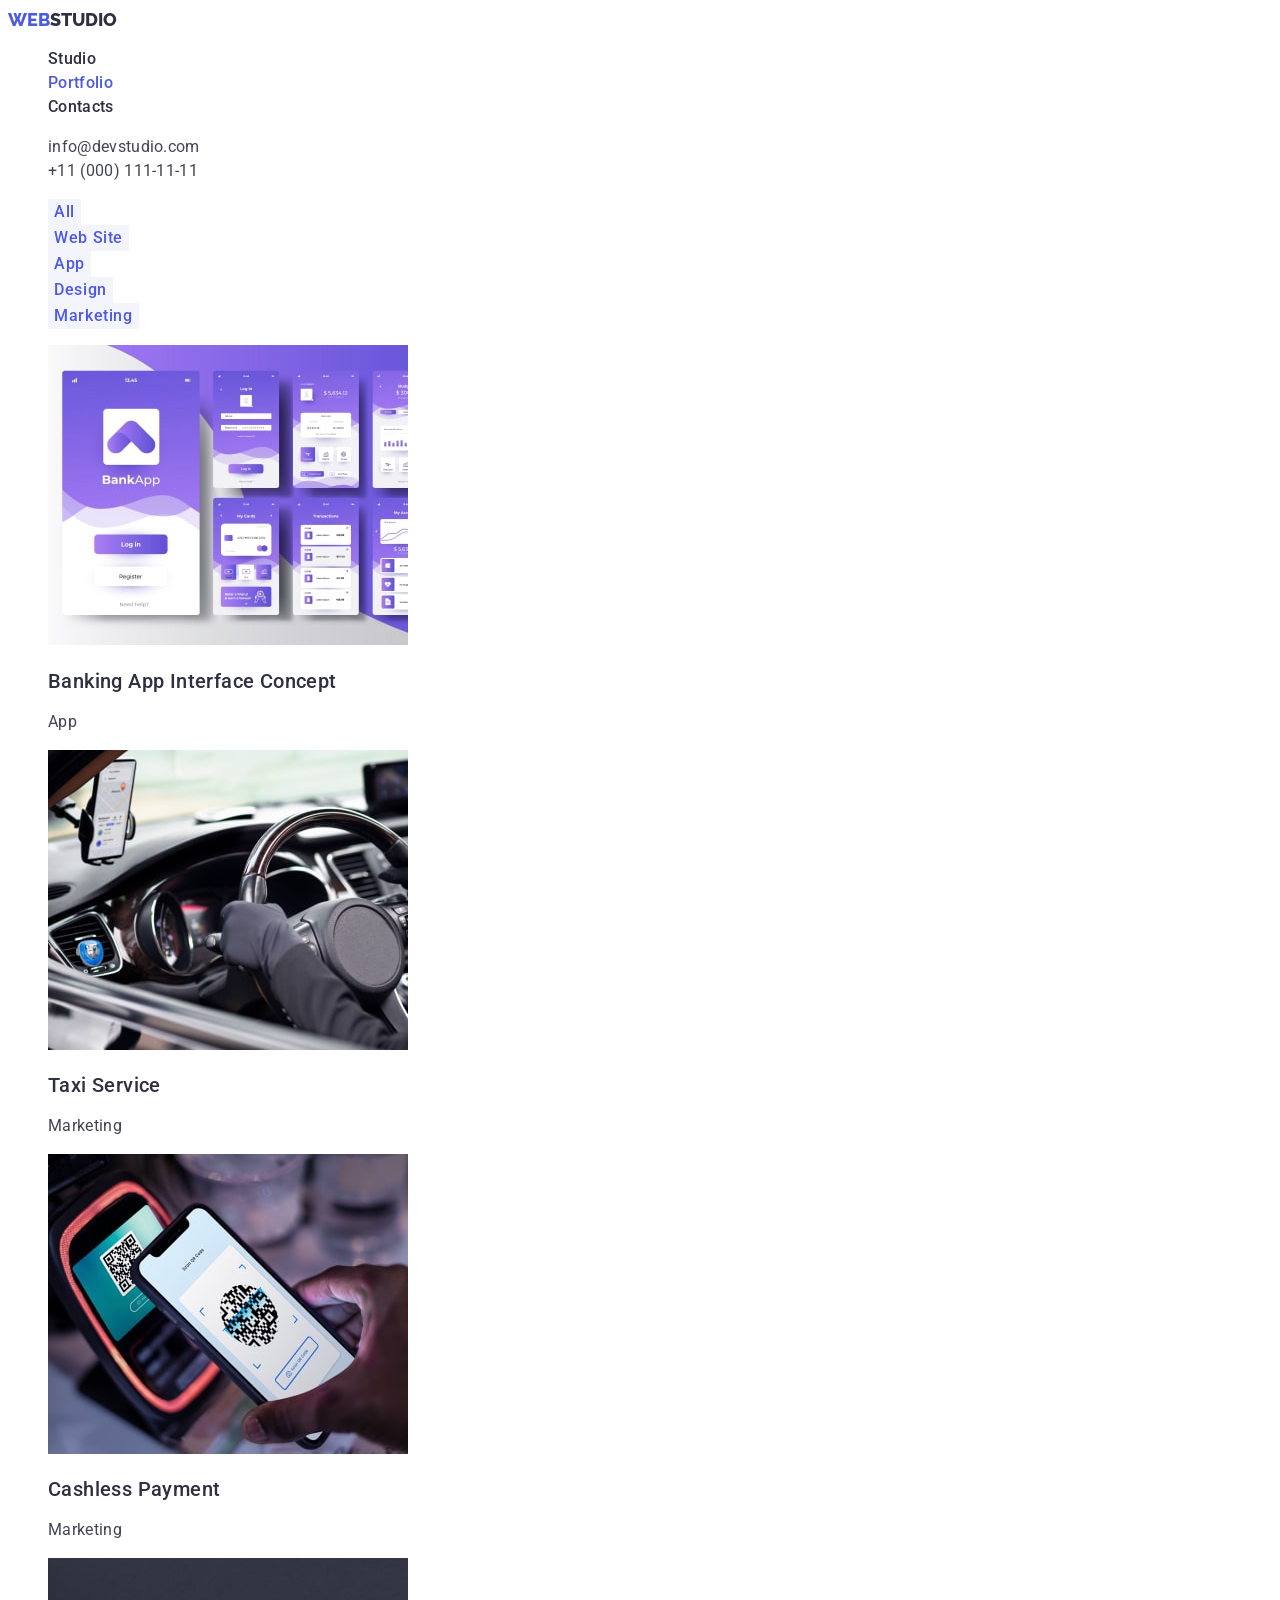
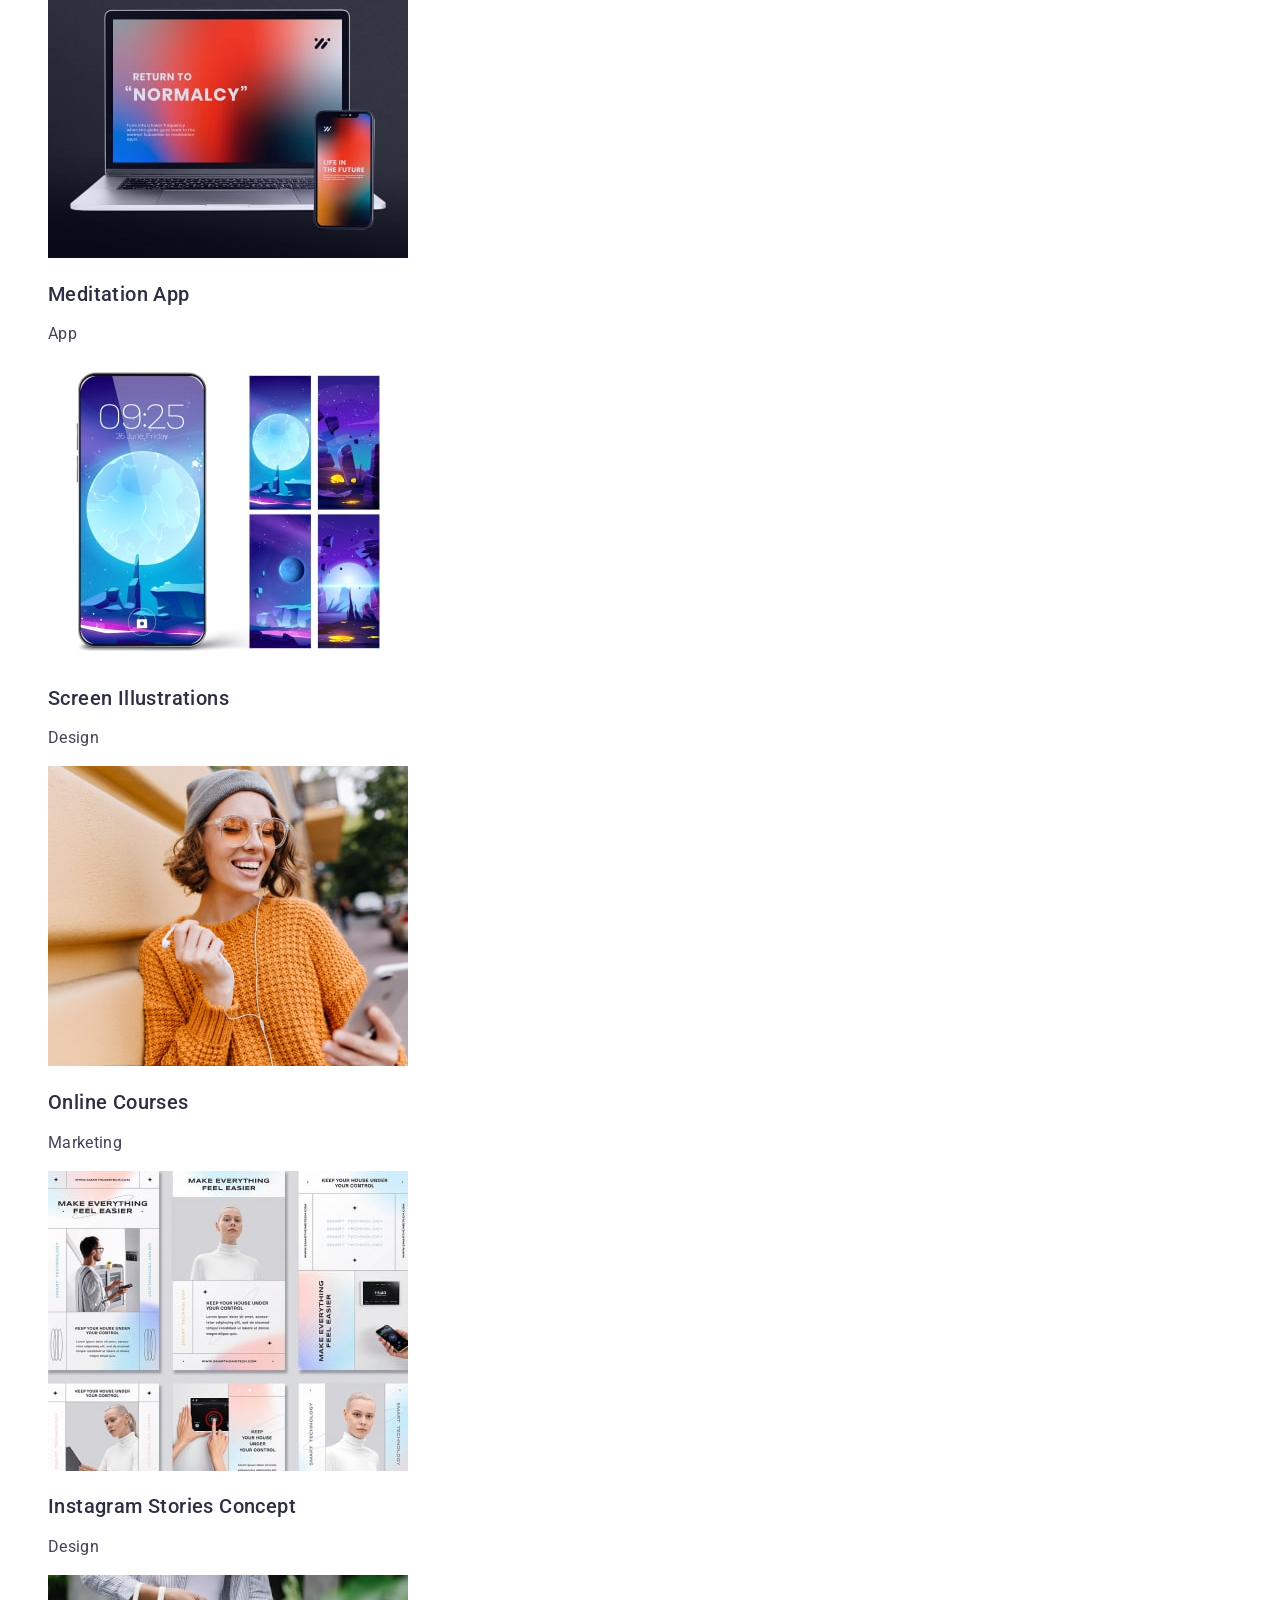
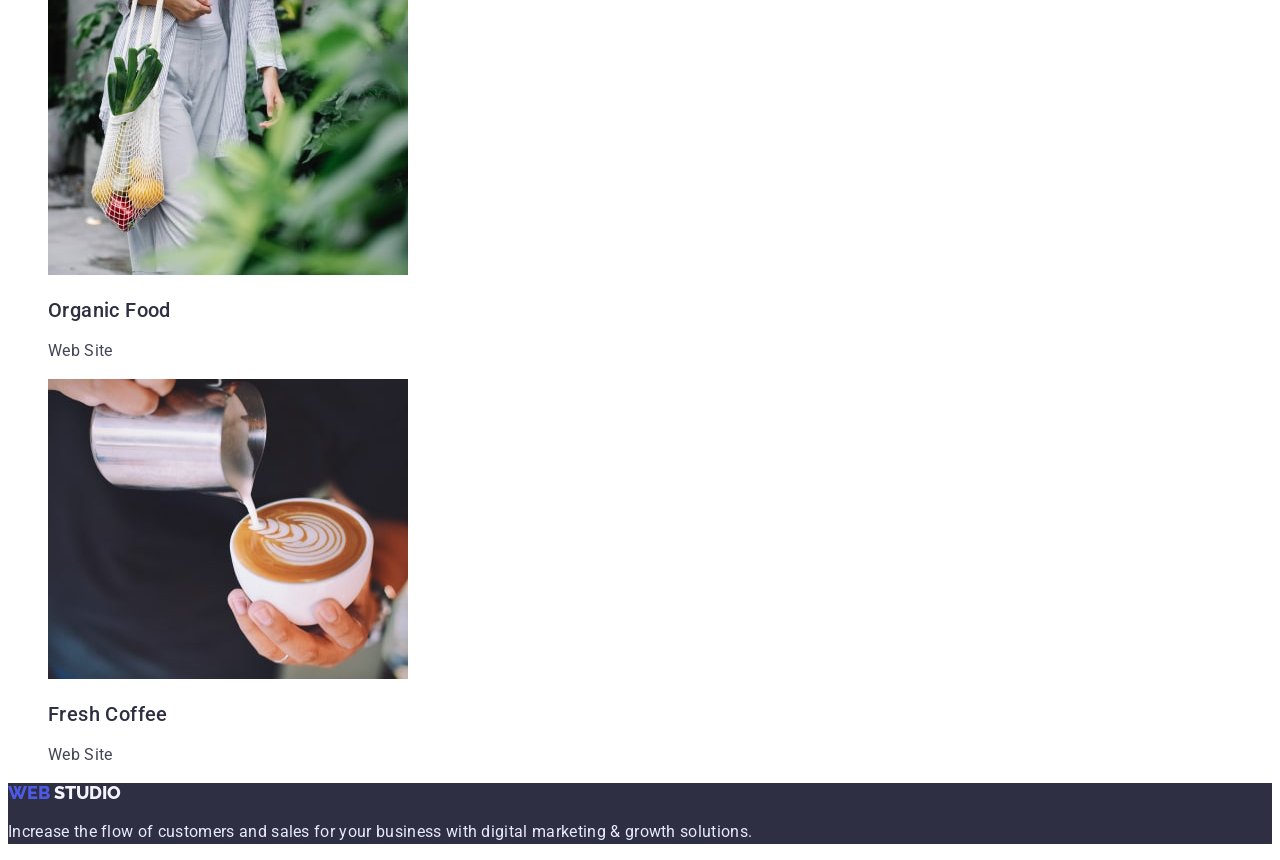
==== commit e8c45ae7: "Update portfolio.html link add to card" ====
--- a/portfolio.html
+++ b/portfolio.html
@@ -46,7 +46,7 @@
     <main>
        <!--Main-->
       <section class="portfolio">
-        <h1  class="visually-hidden">Portfolio</h1>
+        <h1 class="visually-hidden">Portfolio</h1>
 
         <!--Buttons-->
         <ul class="list">
@@ -71,46 +71,55 @@
 
         <ul class="list project">
           <li>
+              <a class="link" href="./images/portfolio-banking.jpg"></a>
               <img src="./images/portfolio-banking.jpg" alt="banking interface" width="360">
               <h2 class="title">Banking App Interface Concept</h2>
               <p class="text">App</p>
           </li>
           <li>
+              <a class="link" href="./images/portfolio-taxi-service.jpg"></a>
               <img src="./images/portfolio-taxi-service.jpg" alt="phone in hand" width="360">
               <h2 class="title">Taxi Service</h2>
               <p class="text">Marketing</p>
           </li>
           <li>
+              <a class="link" href="./images/portfolio-app-pay.jpg"></a>
               <img src="./images/portfolio-app-pay.jpg" alt="car steering wheel" width="360">
               <h2 class="title">Cashless Payment</h2>
               <p class="text">Marketing</p>
           </li>
           <li>
+              <a class="link" href="./images/portfolio-meditation-app.jpg"></a>
               <img src="./images/portfolio-meditation-app.jpg" alt="Instagram page design" width="360">
               <h2 class="title">Meditation App</h2>
               <p class="text">App</p>
           </li>
           <li>
+              <a class="link" href="./images/portfolio-screen.jpg"></a>
               <img src="./images/portfolio-screen.jpg" alt="phone screen" width="360">
               <h2 class="title">Screen Illustrations</h2>
               <p class="text">Design</p>
           </li>
           <li>
+              <a class="link" href="./images/portfolio-online-courses.jpg"></a>
               <img src="./images/portfolio-online-courses.jpg" alt="a woman with a bag of vegetables" width="360">
               <h2 class="title">Online Courses</h2>
               <p class="text">Marketing</p>
           </li>
           <li>
+              <a class="link" href="./images/portfolio-concept.jpg"></a>
               <img src="./images/portfolio-concept.jpg" alt="notebook and phone" width="360">
               <h2 class="title">Instagram Stories Concept</h2>
               <p class="text">Design</p>
           </li>
           <li>
+              <a class="link" href="./images/portfolio-organic-food.jpg"></a>
               <img src="./images/portfolio-organic-food.jpg" alt="the girl smiles" width="360">
               <h2 class="title">Organic Food</h2>
               <p class="text">Web Site</p>
           </li>
           <li>
+              <a class="link" href="./images/portfolio-coffee-website.jpg"></a>
               <img src="./images/portfolio-coffee-website.jpg" alt="Cup of coffee" width="360">
               <h2 class="title">Fresh Coffee</h2>
               <p class="text">Web Site</p>
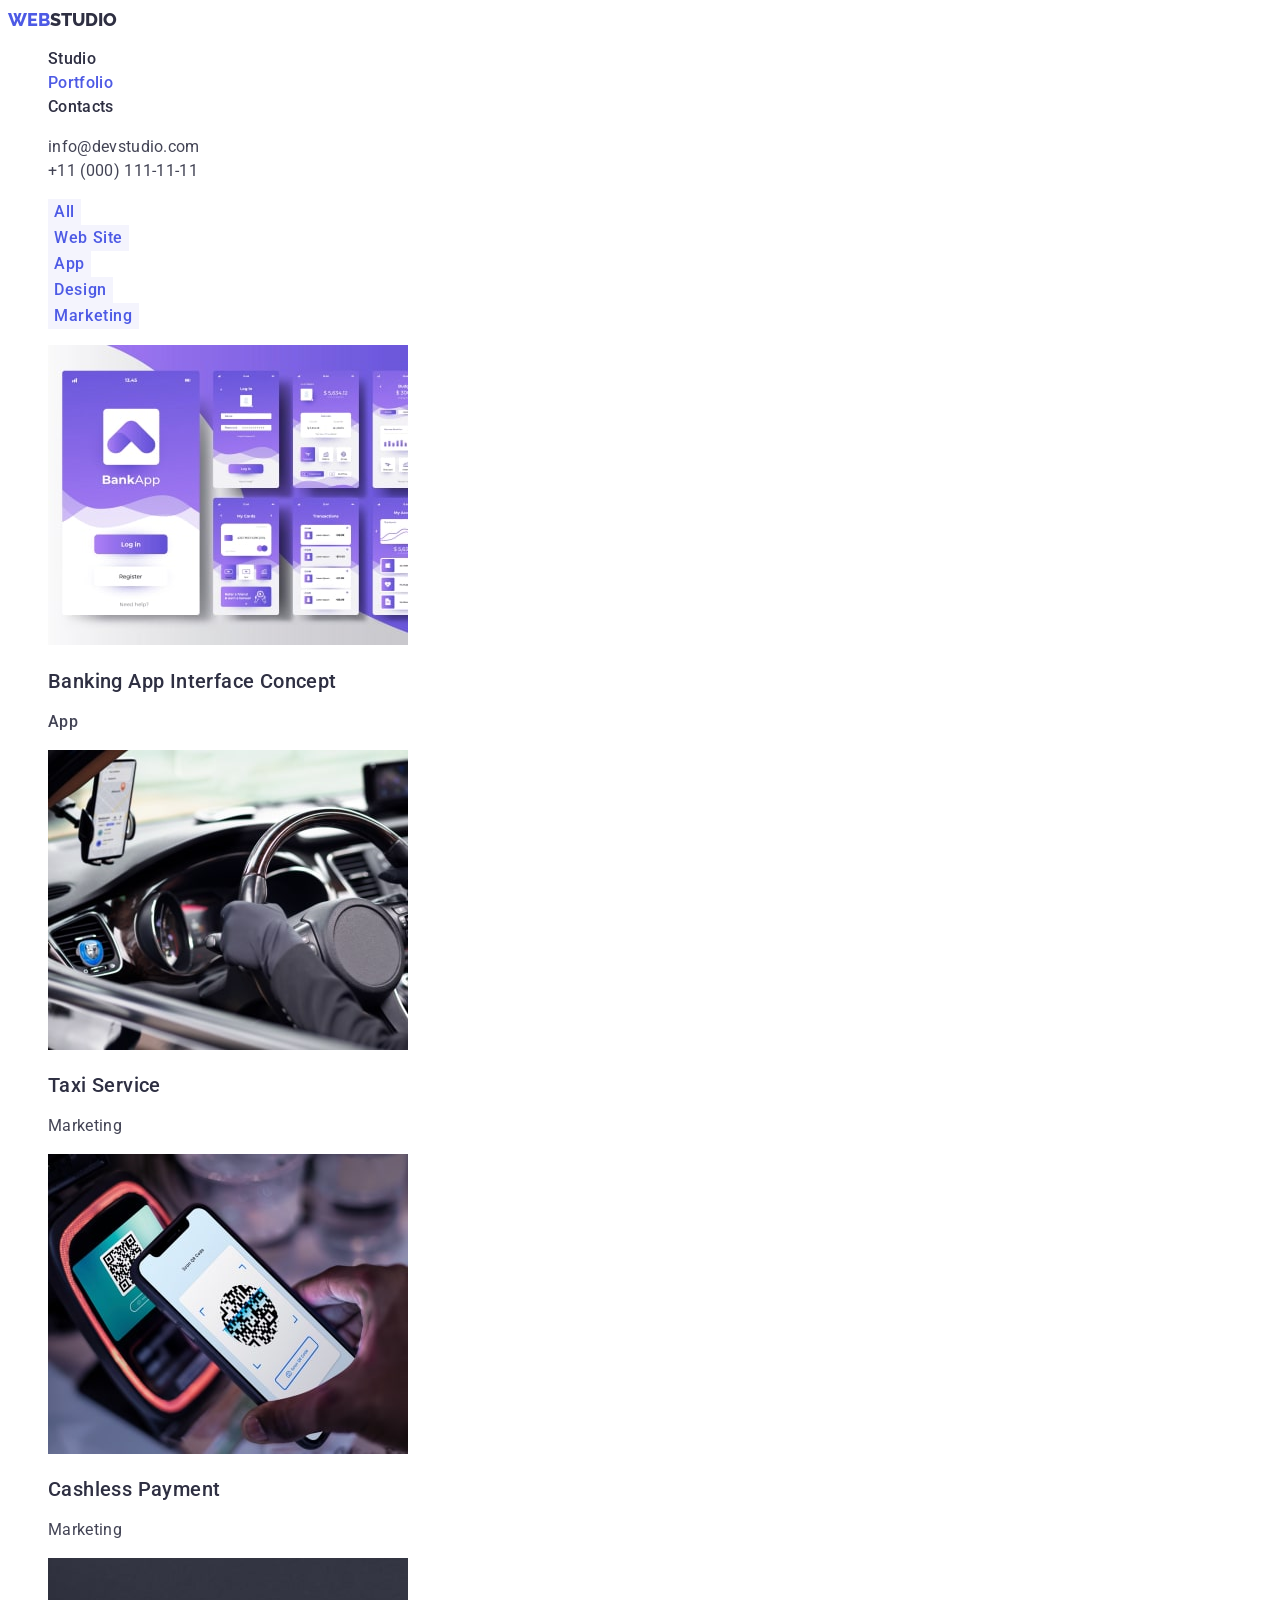
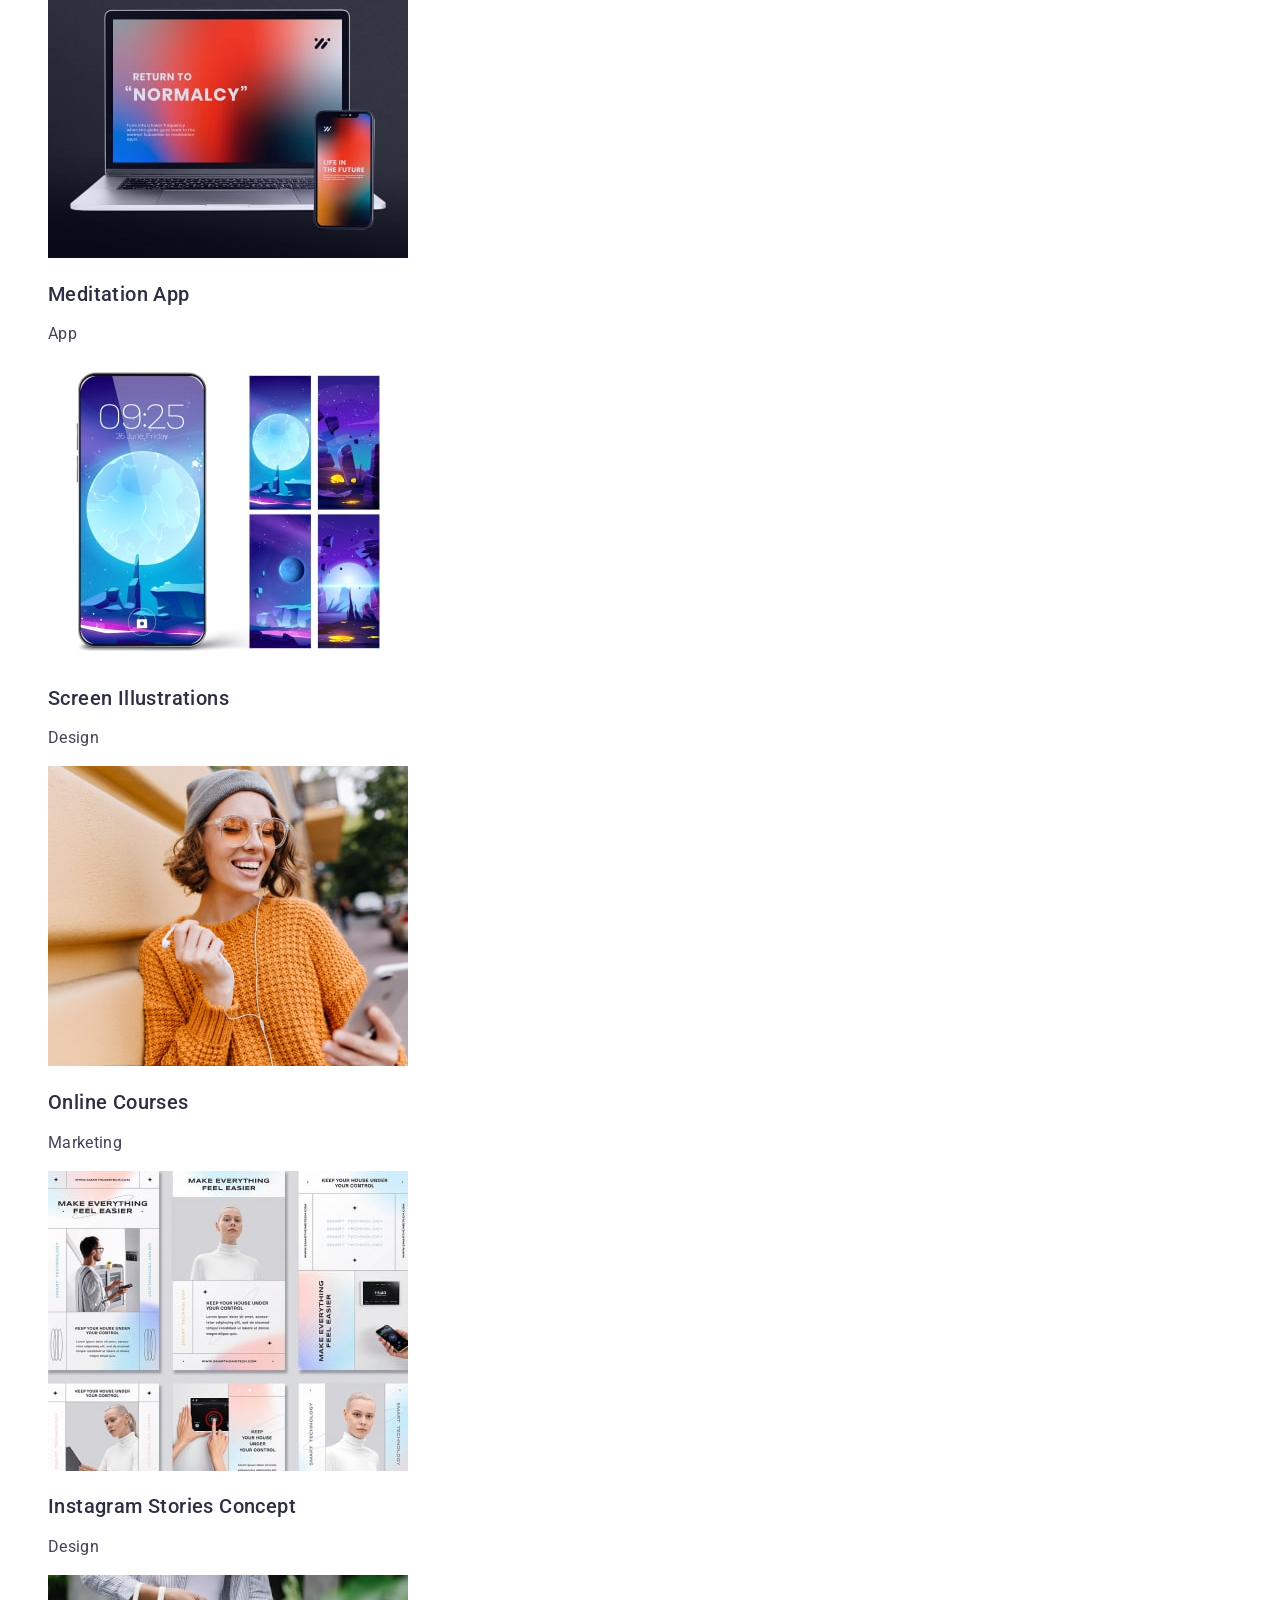
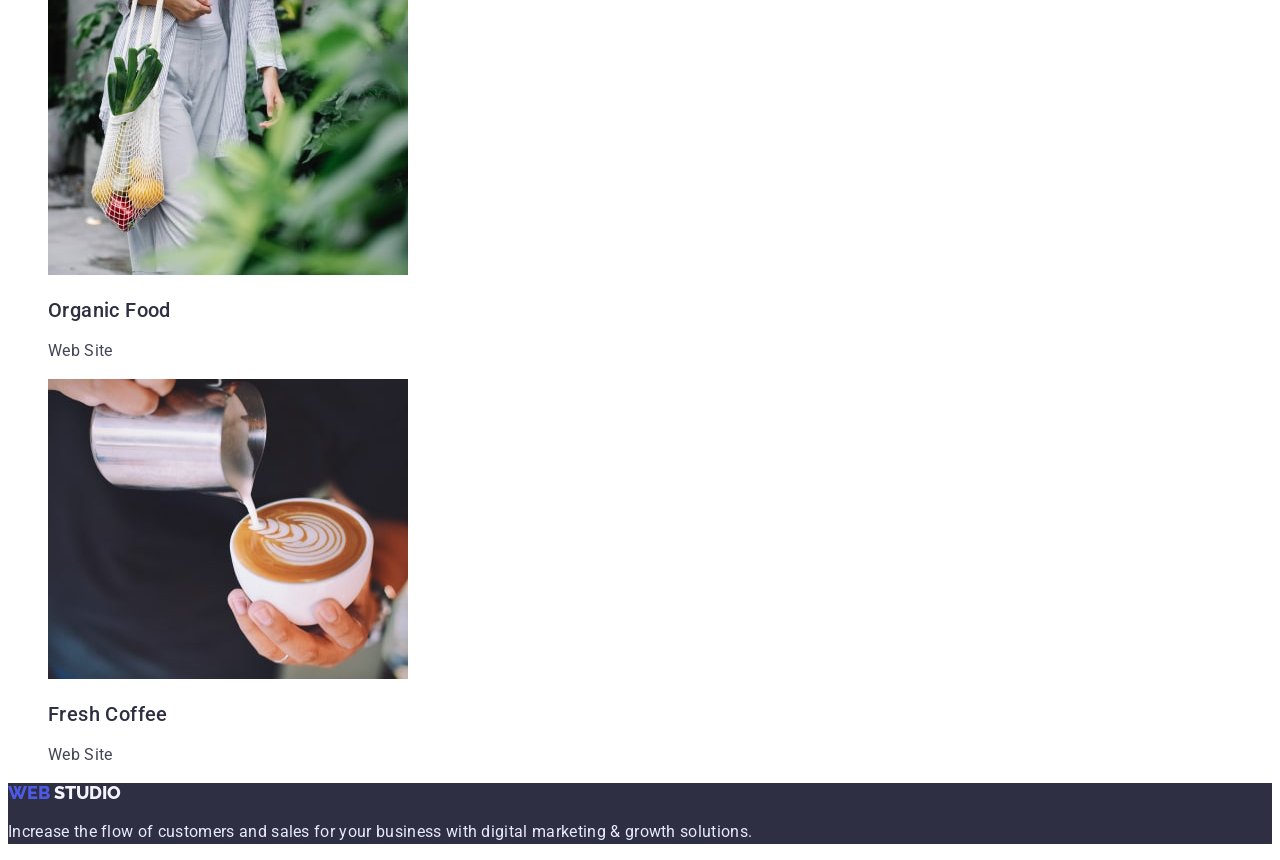
==== commit 4b6117b1: "Update portfolio.html link test" ====
--- a/portfolio.html
+++ b/portfolio.html
@@ -71,10 +71,10 @@
 
         <ul class="list project">
           <li>
-              <a class="link" href="./images/portfolio-banking.jpg"></a>
+              <a href="./images/portfolio-banking.jpg" class="link">
               <img src="./images/portfolio-banking.jpg" alt="banking interface" width="360">
               <h2 class="title">Banking App Interface Concept</h2>
-              <p class="text">App</p>
+              <p class="text">App</p></a>
           </li>
           <li>
               <a class="link" href="./images/portfolio-taxi-service.jpg"></a>
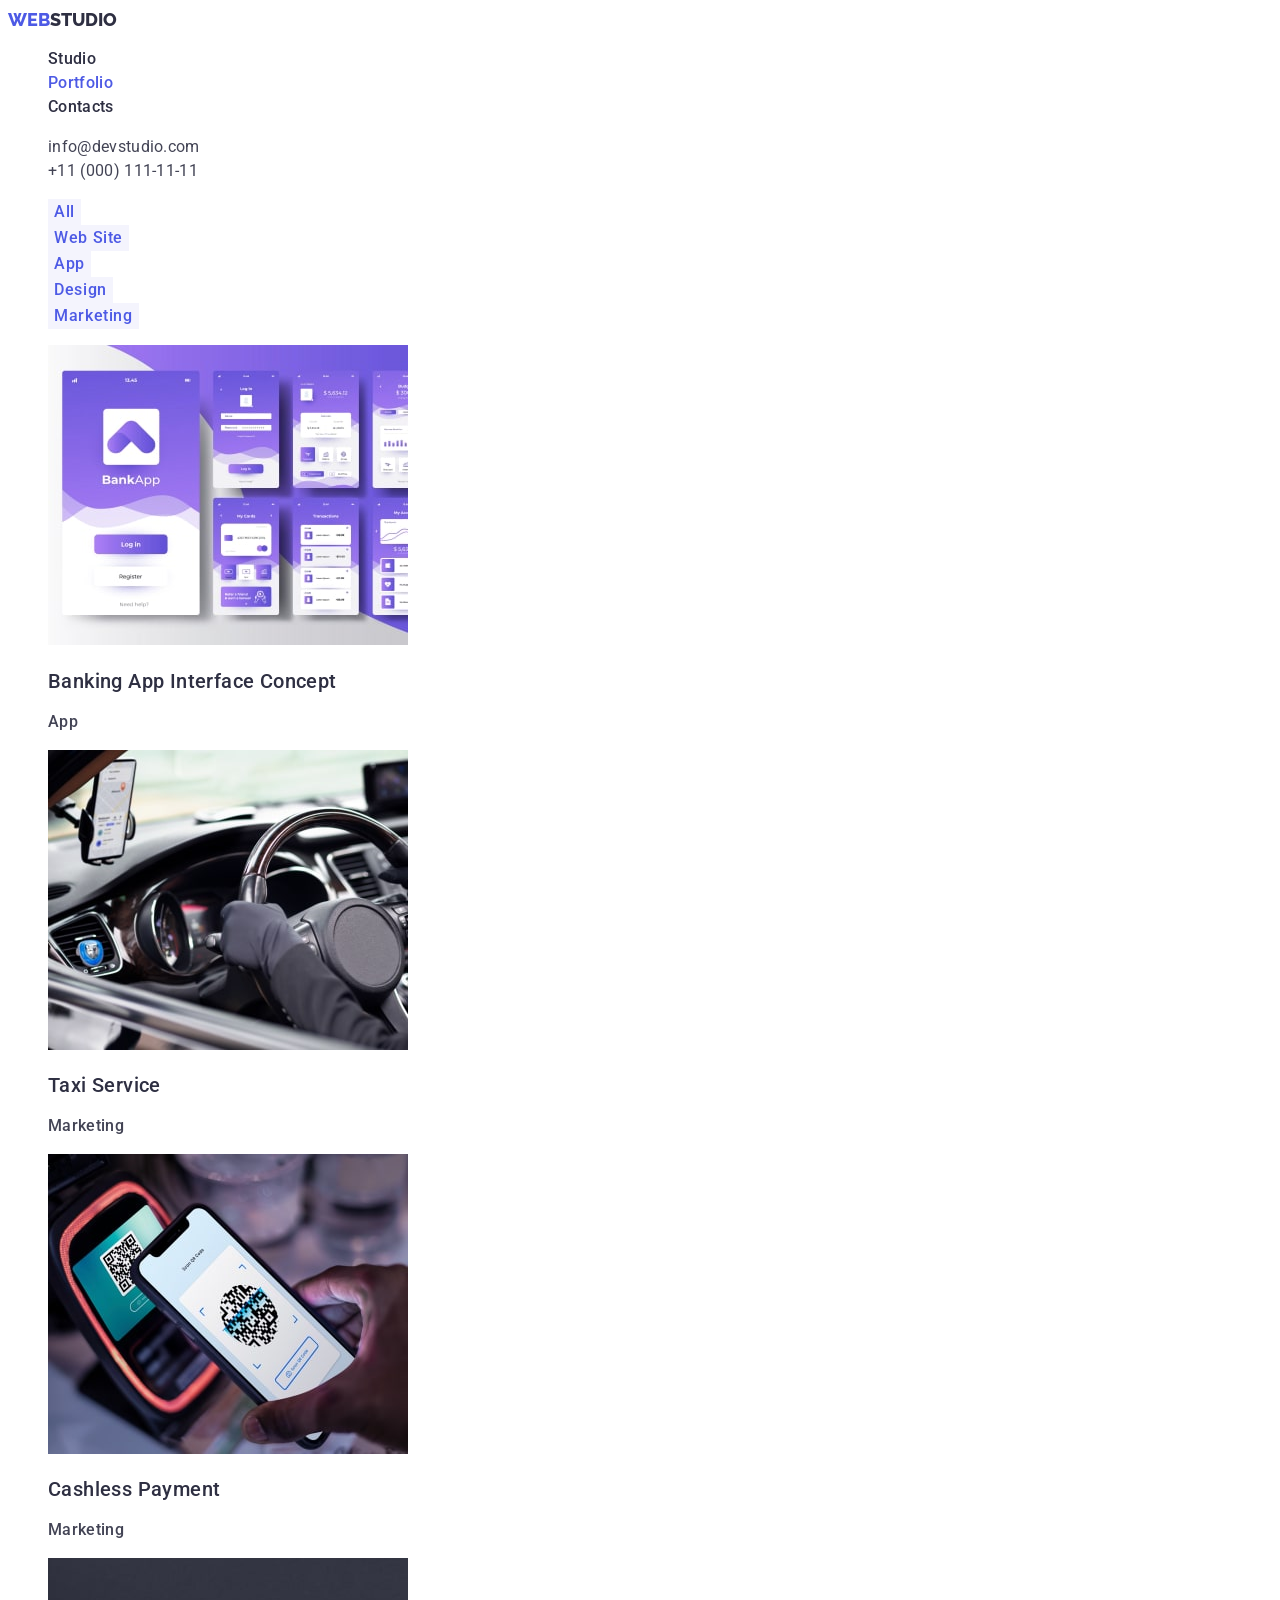
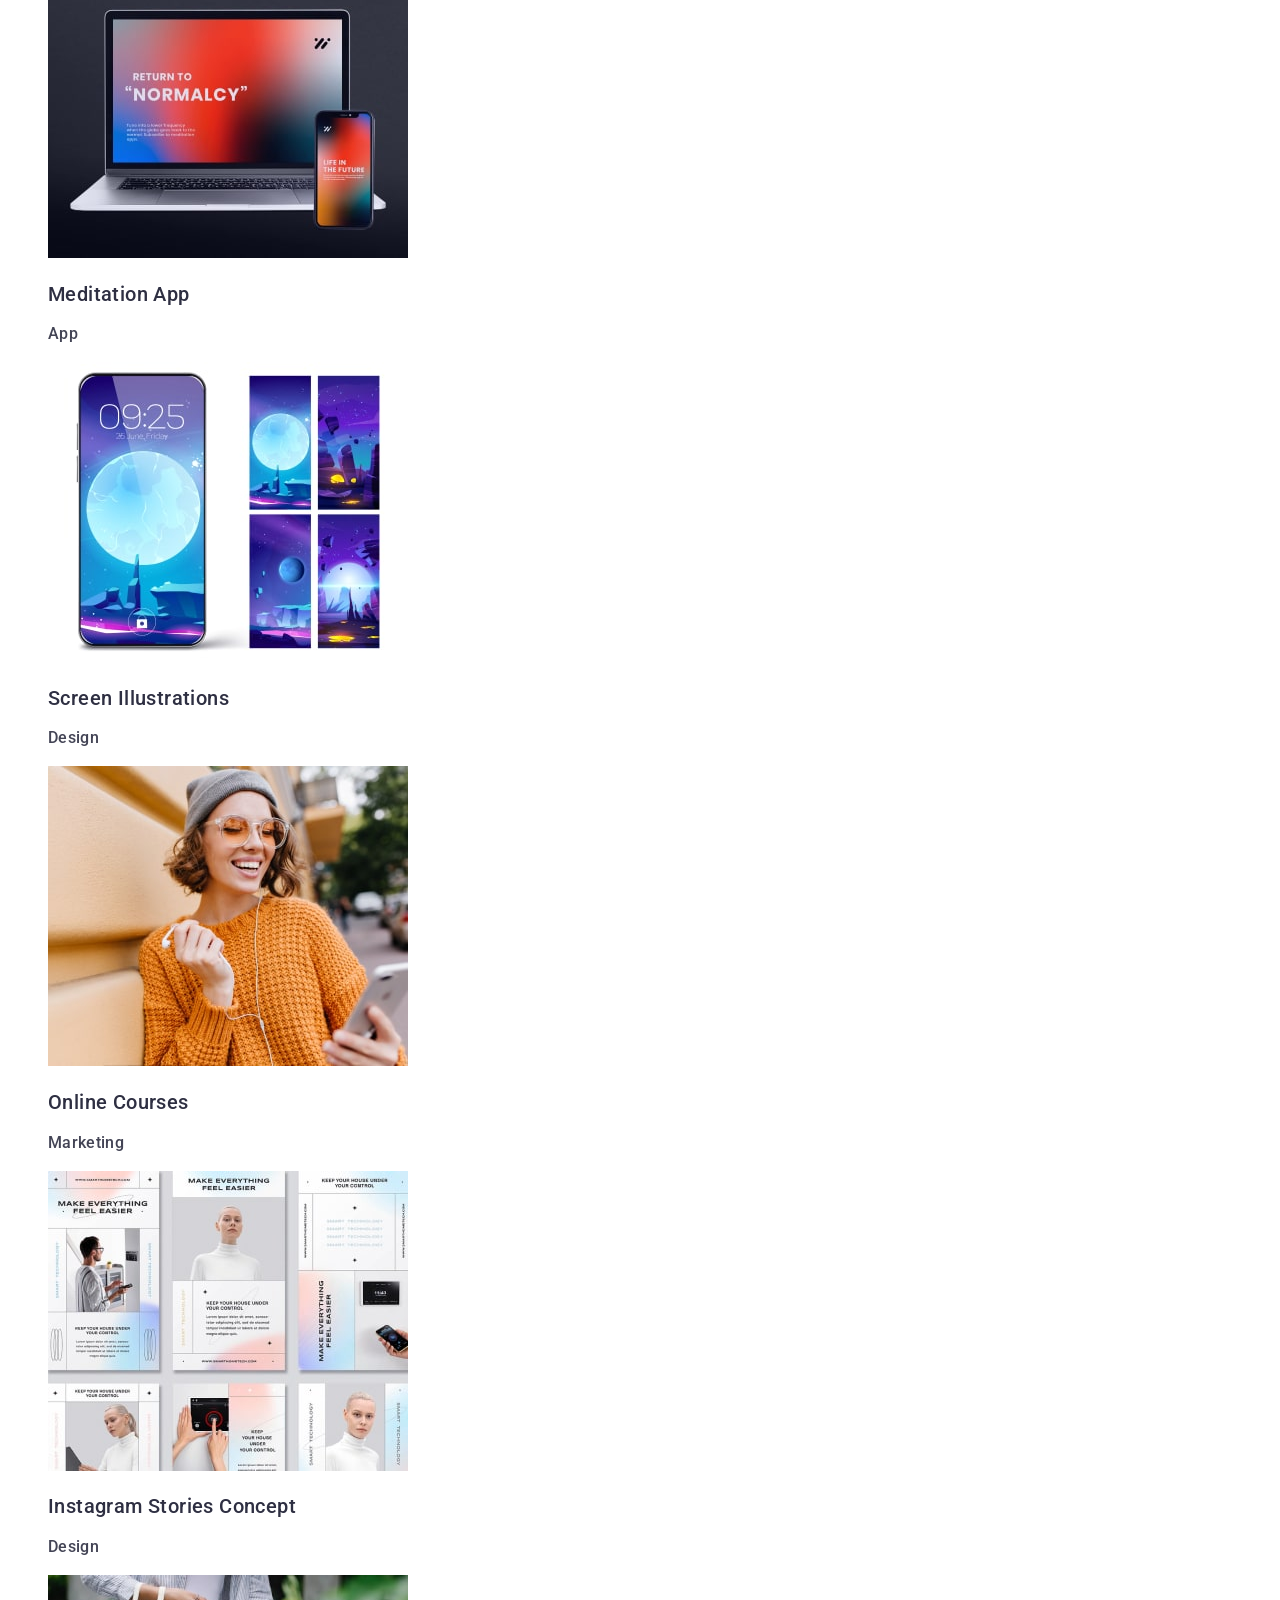
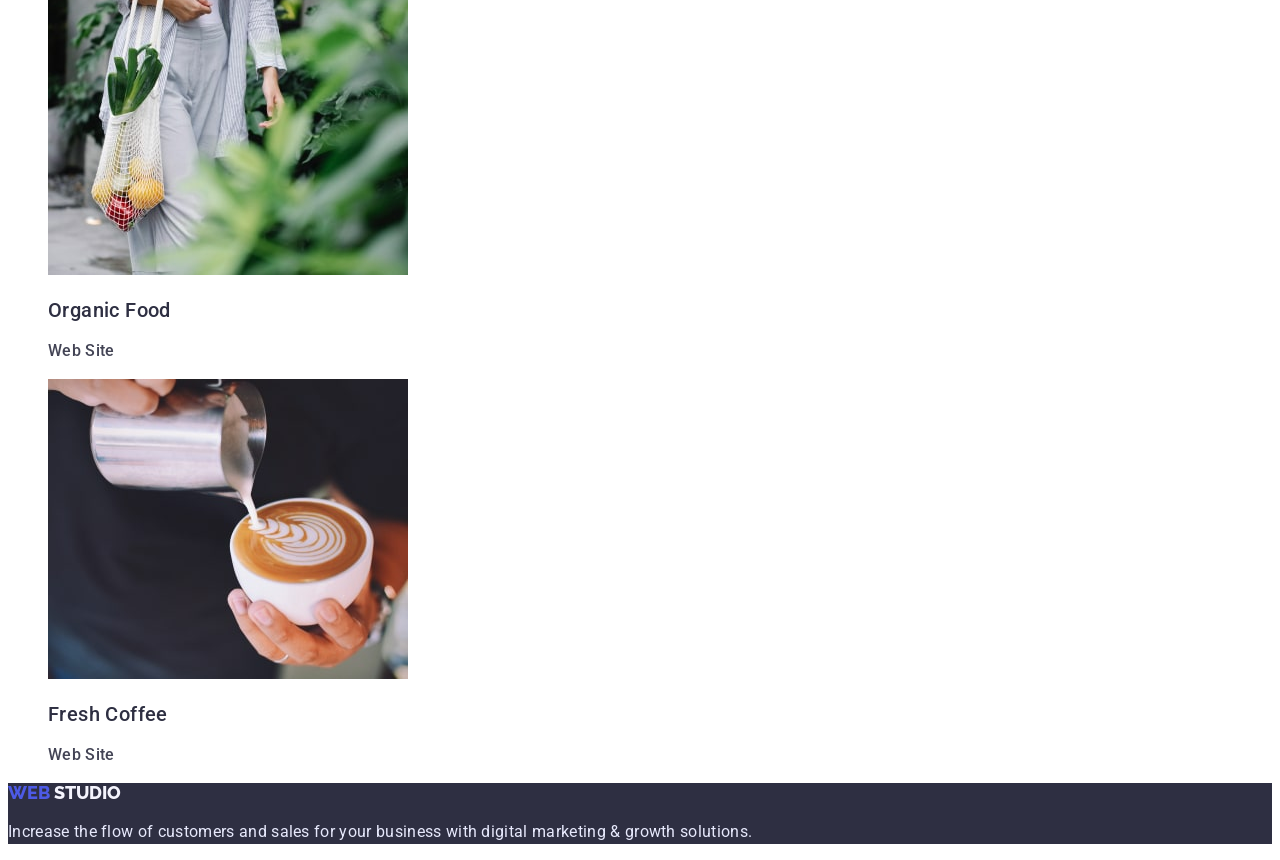
==== commit dbd27d72: "Update portfolio.html link added final edit" ====
--- a/portfolio.html
+++ b/portfolio.html
@@ -77,52 +77,52 @@
               <p class="text">App</p></a>
           </li>
           <li>
-              <a class="link" href="./images/portfolio-taxi-service.jpg"></a>
+              <a href="./images/portfolio-taxi-service.jpg" class="link">
               <img src="./images/portfolio-taxi-service.jpg" alt="phone in hand" width="360">
               <h2 class="title">Taxi Service</h2>
-              <p class="text">Marketing</p>
+              <p class="text">Marketing</p></a>
           </li>
           <li>
-              <a class="link" href="./images/portfolio-app-pay.jpg"></a>
+              <a href="./images/portfolio-app-pay.jpg" class="link">
               <img src="./images/portfolio-app-pay.jpg" alt="car steering wheel" width="360">
               <h2 class="title">Cashless Payment</h2>
-              <p class="text">Marketing</p>
+              <p class="text">Marketing</p></a>
           </li>
           <li>
-              <a class="link" href="./images/portfolio-meditation-app.jpg"></a>
+              <a href="./images/portfolio-meditation-app.jpg" class="link">
               <img src="./images/portfolio-meditation-app.jpg" alt="Instagram page design" width="360">
               <h2 class="title">Meditation App</h2>
-              <p class="text">App</p>
+              <p class="text">App</p></a>
           </li>
           <li>
-              <a class="link" href="./images/portfolio-screen.jpg"></a>
+              <a href="./images/portfolio-screen.jpg" class="link">
               <img src="./images/portfolio-screen.jpg" alt="phone screen" width="360">
               <h2 class="title">Screen Illustrations</h2>
-              <p class="text">Design</p>
+              <p class="text">Design</p></a>
           </li>
           <li>
-              <a class="link" href="./images/portfolio-online-courses.jpg"></a>
+              <a href="./images/portfolio-online-courses.jpg" class="link">
               <img src="./images/portfolio-online-courses.jpg" alt="a woman with a bag of vegetables" width="360">
               <h2 class="title">Online Courses</h2>
-              <p class="text">Marketing</p>
+              <p class="text">Marketing</p></a>
           </li>
           <li>
-              <a class="link" href="./images/portfolio-concept.jpg"></a>
+              <a href="./images/portfolio-concept.jpg" class="link">
               <img src="./images/portfolio-concept.jpg" alt="notebook and phone" width="360">
               <h2 class="title">Instagram Stories Concept</h2>
-              <p class="text">Design</p>
+              <p class="text">Design</p></a>
           </li>
           <li>
-              <a class="link" href="./images/portfolio-organic-food.jpg"></a>
+              <a href="./images/portfolio-organic-food.jpg" class="link">
               <img src="./images/portfolio-organic-food.jpg" alt="the girl smiles" width="360">
               <h2 class="title">Organic Food</h2>
-              <p class="text">Web Site</p>
+              <p class="text">Web Site</p></a>
           </li>
           <li>
-              <a class="link" href="./images/portfolio-coffee-website.jpg"></a>
+              <a href="./images/portfolio-coffee-website.jpg" class="link">
               <img src="./images/portfolio-coffee-website.jpg" alt="Cup of coffee" width="360">
               <h2 class="title">Fresh Coffee</h2>
-              <p class="text">Web Site</p>
+              <p class="text">Web Site</p></a>
           </li>
         </ul>
       </section>
